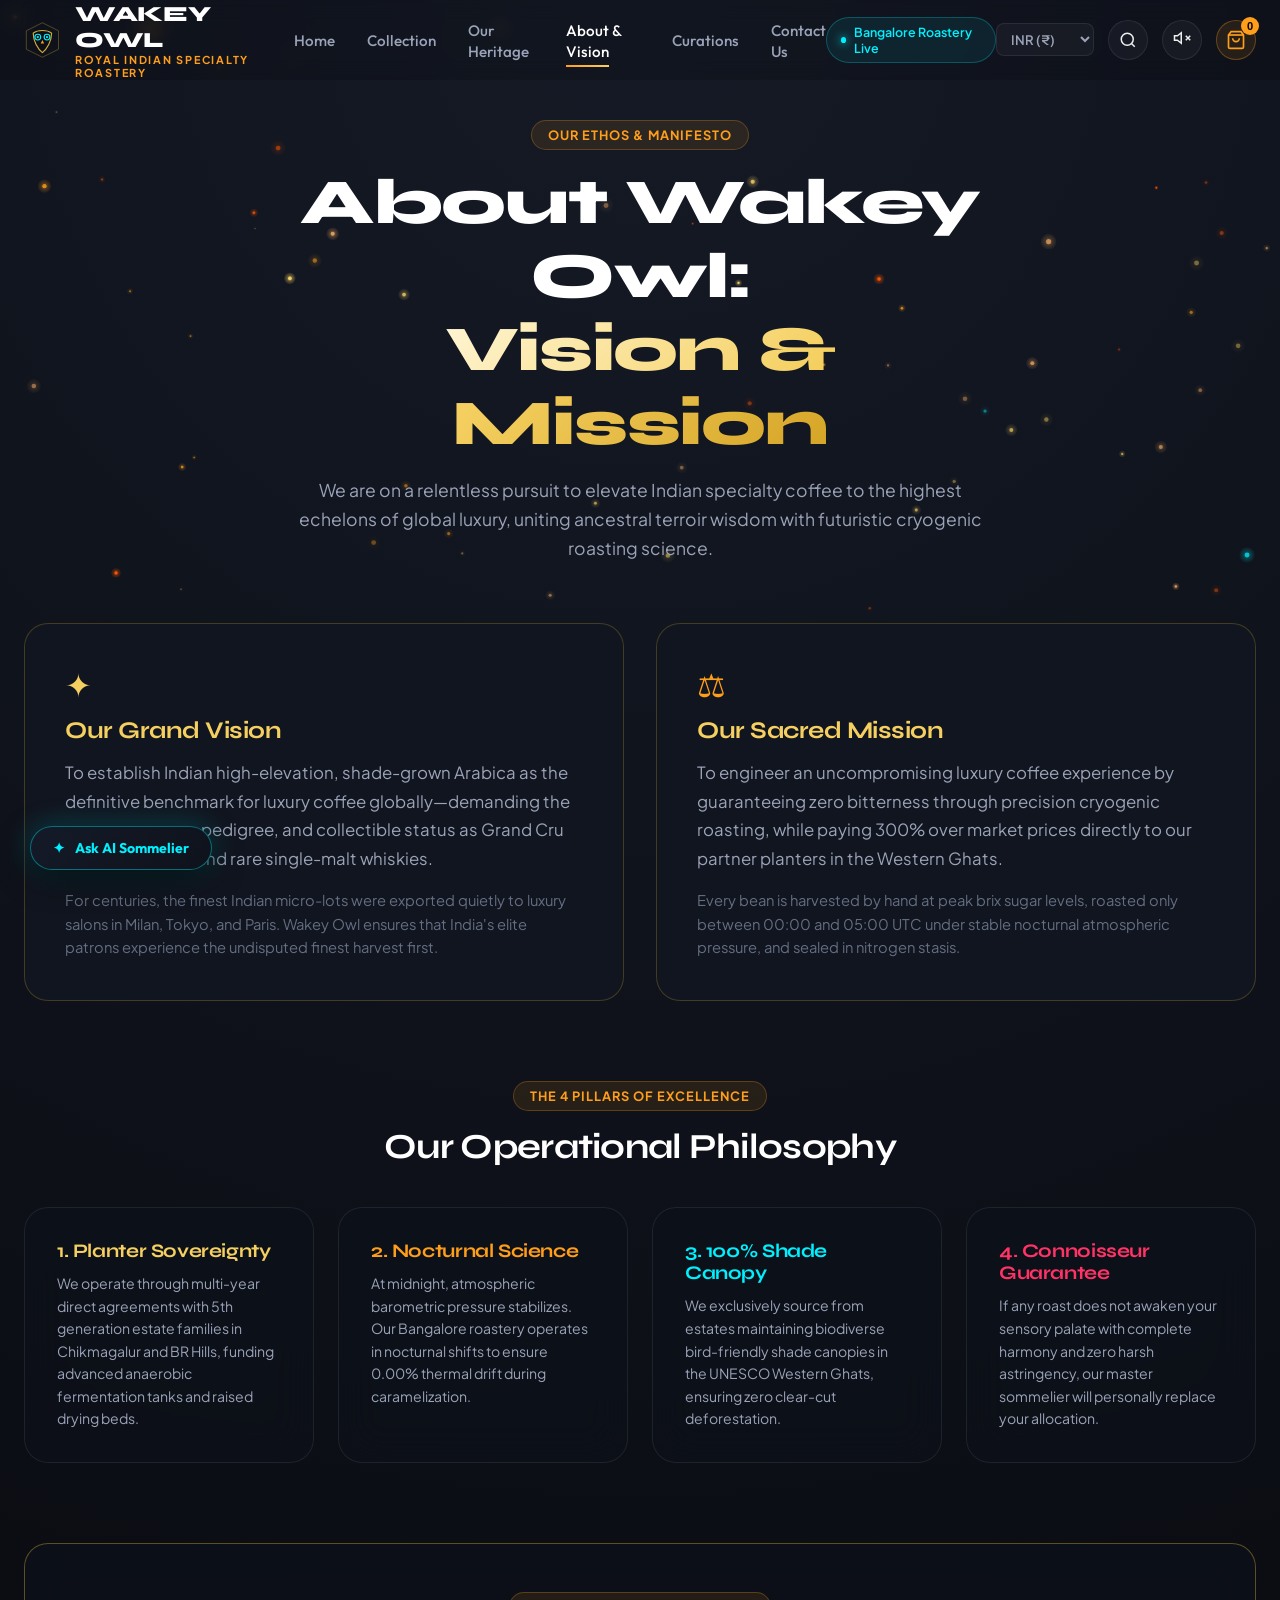
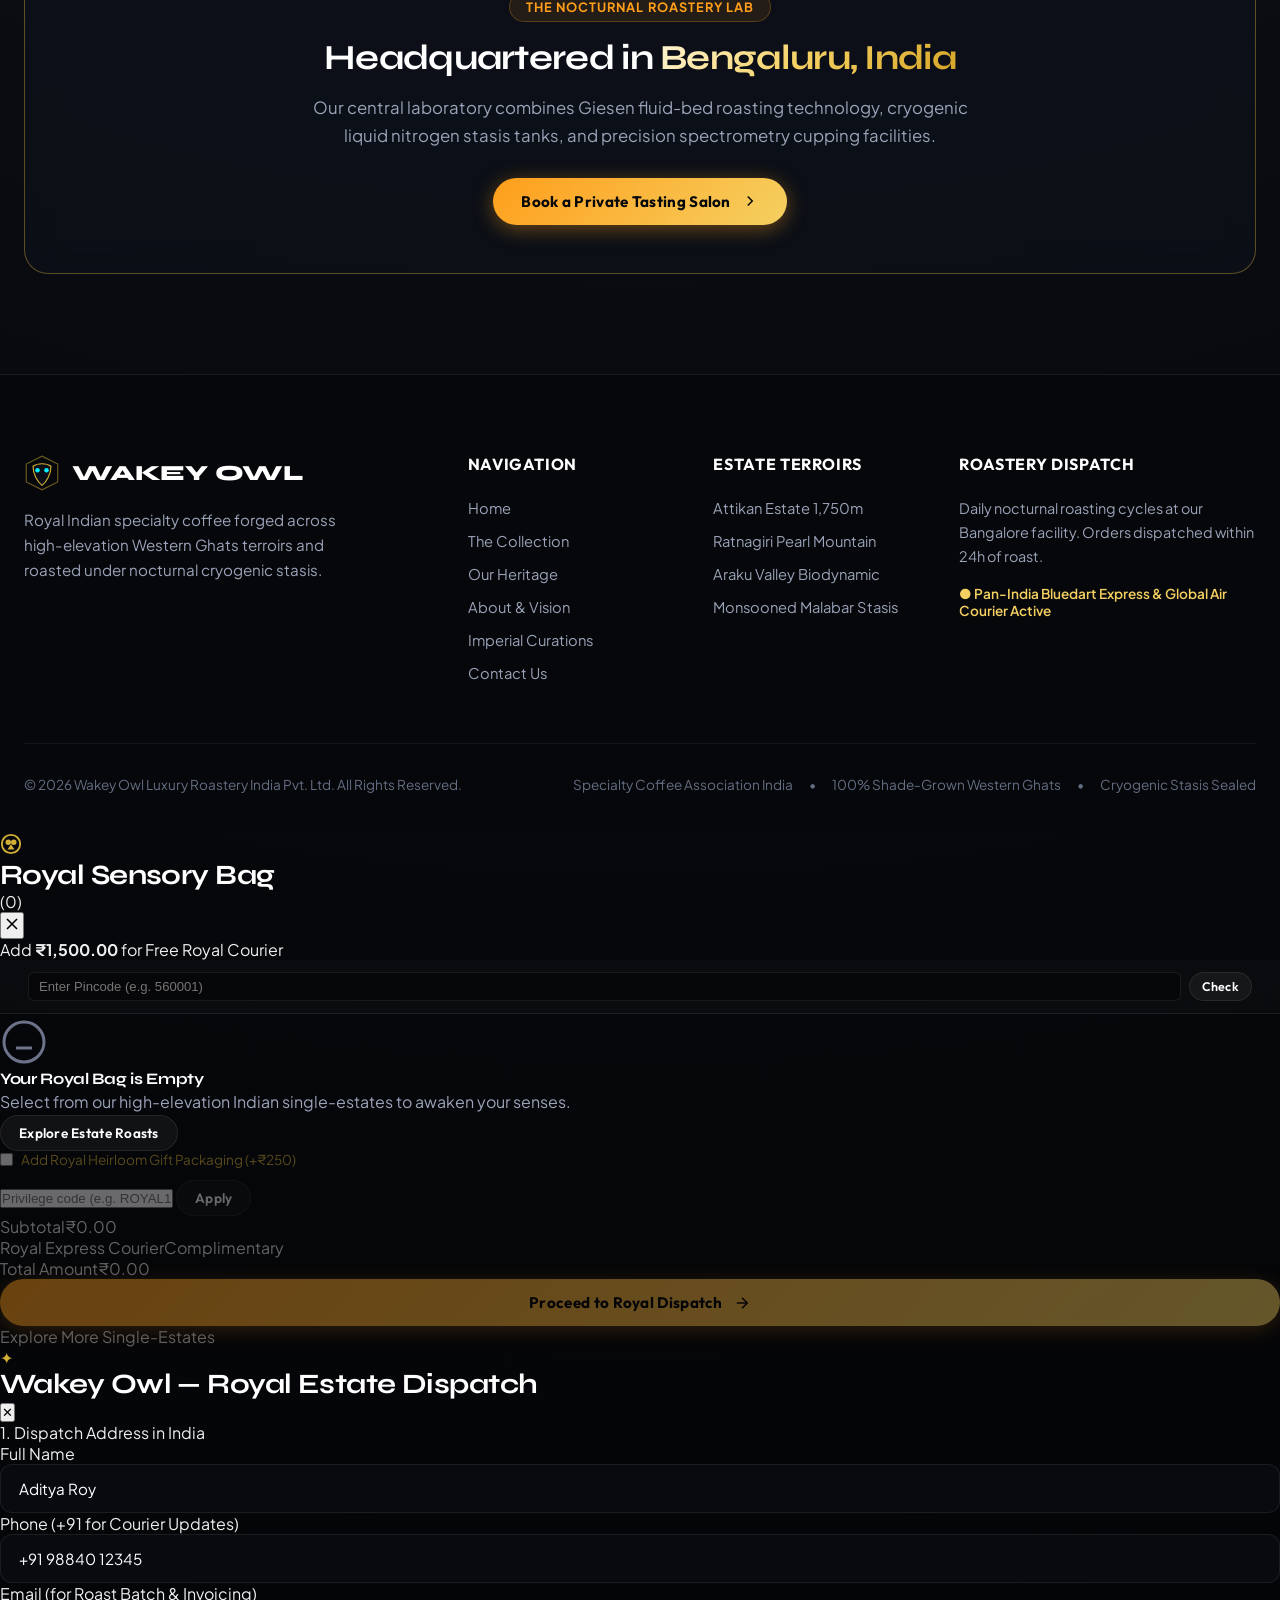
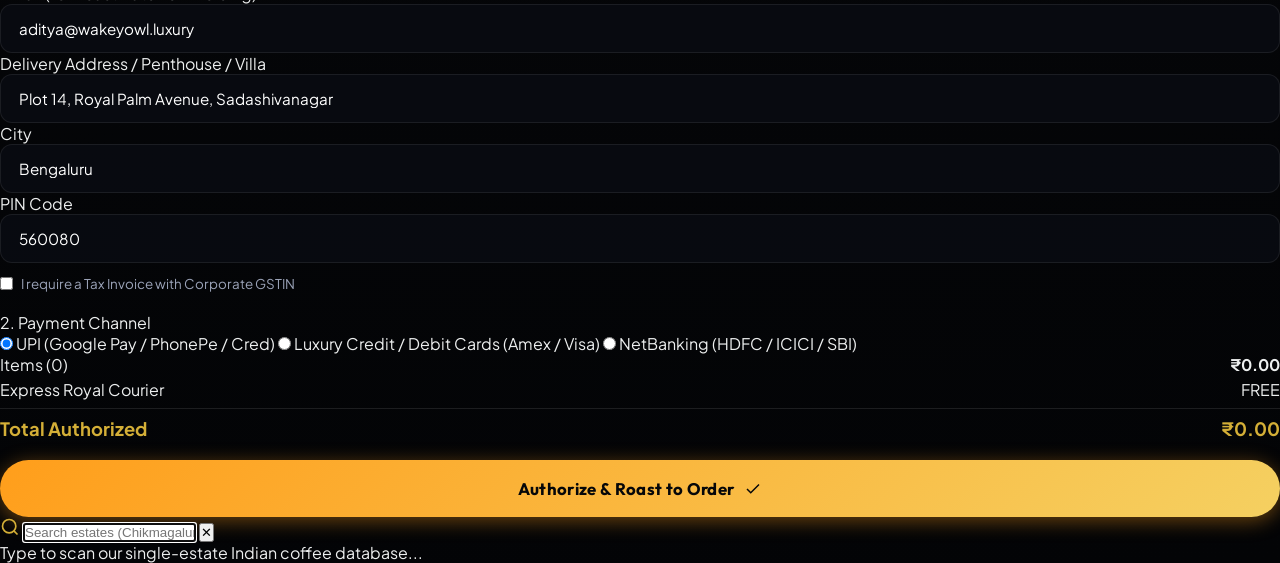
==== about.html @ 2862ffb9 "Add files via upload" ====
<!DOCTYPE html>
<html lang="en">
<head>
  <meta charset="UTF-8" />
  <meta name="viewport" content="width=device-width, initial-scale=1.0" />
  <title>Wakey Owl — About Us | Vision, Mission & Nocturnal Alchemy</title>
  <meta name="description" content="Our vision of putting Indian high-elevation specialty coffee on the global haute couture luxury stage. Direct-trade planter sovereignty and nocturnal cryogenic roasting." />

  <!-- Stylesheets -->
  <link rel="stylesheet" href="css/main.css" />
  <link rel="stylesheet" href="css/components.css" />
  <link rel="stylesheet" href="css/animations.css" />
</head>
<body>

  <!-- Ambient Canvas -->
  <canvas id="ambient-canvas"></canvas>

  <div class="app-wrapper">

    <!-- Sticky Glassmorphic Navbar -->
    <header class="site-navbar" id="site-header">
      <div class="container nav-container">
        <a href="index.html" class="brand-logo-link" id="nav-brand-logo" aria-label="Wakey Owl Home">
          <svg class="logo-owl-svg" viewBox="0 0 64 64" fill="none" xmlns="http://www.w3.org/2000/svg">
            <polygon points="32,2 60,16 60,48 32,62 4,48 4,16" stroke="rgba(212,175,55,0.4)" stroke-width="1.5" class="logo-animated-stroke" />
            <path d="M16 20 C24 14, 40 14, 48 20 C48 34, 40 48, 32 54 C24 48, 16 34, 16 20 Z" stroke="#D4AF37" stroke-width="2" fill="#0C0F17" />
            <circle cx="24" cy="27" r="5" stroke="#00F0FF" stroke-width="2" fill="#060709" class="logo-owl-eye" />
            <circle cx="24" cy="27" r="2" fill="#00F0FF" />
            <circle cx="40" cy="27" r="5" stroke="#00F0FF" stroke-width="2" fill="#060709" class="logo-owl-eye" />
            <circle cx="40" cy="27" r="2" fill="#00F0FF" />
            <polygon points="32,32 29,38 35,38" fill="#FF9E1B" />
          </svg>
          <div class="brand-name-wrap">
            <span class="brand-name">WAKEY OWL</span>
            <span class="brand-tagline">Royal Indian Specialty Roastery</span>
          </div>
        </a>

        <nav>
          <ul class="nav-links-menu">
            <li class="nav-link-item"><a href="index.html">Home</a></li>
            <li class="nav-link-item"><a href="shop.html">Collection</a></li>
            <li class="nav-link-item"><a href="heritage.html">Our Heritage</a></li>
            <li class="nav-link-item active"><a href="about.html">About & Vision</a></li>
            <li class="nav-link-item"><a href="curations.html">Curations</a></li>
            <li class="nav-link-item"><a href="contact.html">Contact Us</a></li>
          </ul>
        </nav>

        <div class="nav-live-status">
          <span class="live-beacon-dot"></span>
          <span>Bangalore Roastery Live</span>
        </div>

        <div class="nav-actions-right">
          <select id="currency-select" class="currency-selector" aria-label="Select Currency">
            <option value="INR" selected>INR (₹)</option>
            <option value="USD">USD ($)</option>
            <option value="EUR">EUR (€)</option>
            <option value="GBP">GBP (£)</option>
            <option value="AED">AED (د.إ)</option>
          </select>

          <button type="button" class="nav-icon-btn" data-search-trigger aria-label="Search Estates">
            <svg width="18" height="18" viewBox="0 0 24 24" fill="none" stroke="currentColor" stroke-width="2"><circle cx="11" cy="11" r="8"></circle><line x1="21" y1="21" x2="16.65" y2="16.65"></line></svg>
          </button>

          <button type="button" class="nav-icon-btn" id="sound-toggle-btn" aria-label="Toggle Sound" title="Toggle Soundscape">
            <span id="sound-toggle-icon">
              <svg width="18" height="18" viewBox="0 0 24 24" fill="none" stroke="currentColor" stroke-width="2"><polygon points="11 5 6 9 2 9 2 15 6 15 11 19 11 5"></polygon><line x1="23" y1="9" x2="17" y2="15"></line><line x1="17" y1="9" x2="23" y2="15"></line></svg>
            </span>
          </button>

          <button type="button" class="nav-icon-btn nav-cart-btn" data-cart-open aria-label="Shopping Bag">
            <svg width="20" height="20" viewBox="0 0 24 24" fill="none" stroke="currentColor" stroke-width="2"><path d="M6 2L3 6v14a2 2 0 0 0 2 2h14a2 2 0 0 0 2-2V6l-3-4z"></path><line x1="3" y1="6" x2="21" y2="6"></line><path d="M16 10a4 4 0 0 1-8 0"></path></svg>
            <span class="nav-cart-badge">0</span>
          </button>

          <button type="button" class="mobile-hamburger-btn" id="mobile-menu-btn" aria-label="Open Menu">
            <svg width="24" height="24" viewBox="0 0 24 24" fill="none" stroke="currentColor" stroke-width="2"><line x1="3" y1="12" x2="21" y2="12"></line><line x1="3" y1="6" x2="21" y2="6"></line><line x1="3" y1="18" x2="21" y2="18"></line></svg>
          </button>
        </div>
      </div>
    </header>

    <!-- Mobile Drawer Navigation -->
    <div class="mobile-nav-drawer" id="mobile-nav-drawer">
      <div class="mobile-nav-header">
        <span class="brand-name text-gradient-gold">WAKEY OWL</span>
        <button type="button" class="btn-modal-close" id="mobile-nav-close">✕</button>
      </div>
      <ul class="mobile-nav-links">
        <li><a href="index.html">Home</a></li>
        <li><a href="shop.html">The Collection</a></li>
        <li><a href="heritage.html">Our Heritage</a></li>
        <li><a href="about.html">About & Vision</a></li>
        <li><a href="curations.html">Imperial Curations</a></li>
        <li><a href="contact.html">Contact Us</a></li>
      </ul>
      <div style="margin-top: auto; padding-top: 24px; border-top: 1px solid var(--border-glass);">
        <button type="button" class="btn btn-glow-gold btn-block" data-cart-open>
          <span>Open Royal Bag</span>
        </button>
      </div>
    </div>

    <!-- MAIN ABOUT US & VISION CONTENT -->
    <main style="padding-top: calc(var(--nav-height) + 40px); padding-bottom: 100px;">
      <div class="container">

        <!-- Page Header -->
        <div class="section-header">
          <span class="section-eyebrow">Our Ethos & Manifesto</span>
          <h1 style="font-size: clamp(2.4rem, 5vw, 4rem); margin-bottom: 16px;">
            About Wakey Owl: <br /><span class="text-gradient-gold">Vision & Mission</span>
          </h1>
          <p class="section-description">
            We are on a relentless pursuit to elevate Indian specialty coffee to the highest echelons of global luxury, uniting ancestral terroir wisdom with futuristic cryogenic roasting science.
          </p>
        </div>

        <!-- Vision & Mission Dual Cards -->
        <div class="mission-grid">
          
          <div class="mission-card">
            <div style="font-size: 2rem; color: var(--cyber-gold); margin-bottom: 12px;">✦</div>
            <h3>Our Grand Vision</h3>
            <p style="font-size: 1.05rem; line-height: 1.7; color: var(--text-secondary); margin-bottom: 16px;">
              To establish Indian high-elevation, shade-grown Arabica as the definitive benchmark for luxury coffee globally—demanding the same reverence, pedigree, and collectible status as Grand Cru Burgundy wines and rare single-malt whiskies.
            </p>
            <p style="font-size: 0.92rem; line-height: 1.6; color: var(--text-muted);">
              For centuries, the finest Indian micro-lots were exported quietly to luxury salons in Milan, Tokyo, and Paris. Wakey Owl ensures that India's elite patrons experience the undisputed finest harvest first.
            </p>
          </div>

          <div class="mission-card">
            <div style="font-size: 2rem; color: var(--solar-amber); margin-bottom: 12px;">⚖</div>
            <h3>Our Sacred Mission</h3>
            <p style="font-size: 1.05rem; line-height: 1.7; color: var(--text-secondary); margin-bottom: 16px;">
              To engineer an uncompromising luxury coffee experience by guaranteeing zero bitterness through precision cryogenic roasting, while paying 300% over market prices directly to our partner planters in the Western Ghats.
            </p>
            <p style="font-size: 0.92rem; line-height: 1.6; color: var(--text-muted);">
              Every bean is harvested by hand at peak brix sugar levels, roasted only between 00:00 and 05:00 UTC under stable nocturnal atmospheric pressure, and sealed in nitrogen stasis.
            </p>
          </div>

        </div>

        <!-- 4 Pillars of Wakey Owl -->
        <div style="margin-top: 80px;">
          <div class="section-header" style="margin-bottom: 40px;">
            <span class="section-eyebrow">The 4 Pillars of Excellence</span>
            <h2 style="font-size: 2.2rem;">Our Operational Philosophy</h2>
          </div>

          <div style="display: grid; grid-template-columns: repeat(auto-fit, minmax(260px, 1fr)); gap: 24px;">
            
            <div class="glass-panel" style="padding: 32px;">
              <h4 style="color: var(--cyber-gold); font-size: 1.2rem; margin-bottom: 10px;">1. Planter Sovereignty</h4>
              <p style="font-size: 0.88rem; line-height: 1.6; color: var(--text-secondary);">
                We operate through multi-year direct agreements with 5th generation estate families in Chikmagalur and BR Hills, funding advanced anaerobic fermentation tanks and raised drying beds.
              </p>
            </div>

            <div class="glass-panel" style="padding: 32px;">
              <h4 style="color: var(--solar-amber); font-size: 1.2rem; margin-bottom: 10px;">2. Nocturnal Science</h4>
              <p style="font-size: 0.88rem; line-height: 1.6; color: var(--text-secondary);">
                At midnight, atmospheric barometric pressure stabilizes. Our Bangalore roastery operates in nocturnal shifts to ensure 0.00% thermal drift during caramelization.
              </p>
            </div>

            <div class="glass-panel" style="padding: 32px;">
              <h4 style="color: var(--biolum-cyan); font-size: 1.2rem; margin-bottom: 10px;">3. 100% Shade Canopy</h4>
              <p style="font-size: 0.88rem; line-height: 1.6; color: var(--text-secondary);">
                We exclusively source from estates maintaining biodiverse bird-friendly shade canopies in the UNESCO Western Ghats, ensuring zero clear-cut deforestation.
              </p>
            </div>

            <div class="glass-panel" style="padding: 32px;">
              <h4 style="color: #FF3366; font-size: 1.2rem; margin-bottom: 10px;">4. Connoisseur Guarantee</h4>
              <p style="font-size: 0.88rem; line-height: 1.6; color: var(--text-secondary);">
                If any roast does not awaken your sensory palate with complete harmony and zero harsh astringency, our master sommelier will personally replace your allocation.
              </p>
            </div>

          </div>
        </div>

        <!-- Bangalore Sensory Lab & Roastery Callout -->
        <div class="glass-panel" style="margin-top: 80px; padding: 48px; border-color: rgba(212,175,55,0.4); text-align: center;">
          <span class="section-eyebrow">The Nocturnal Roastery Lab</span>
          <h2 style="font-size: 2.2rem; margin-bottom: 16px;">Headquartered in <span class="text-gradient-gold">Bengaluru, India</span></h2>
          <p style="max-width: 680px; margin: 0 auto 28px auto; font-size: 1.05rem; color: var(--text-secondary);">
            Our central laboratory combines Giesen fluid-bed roasting technology, cryogenic liquid nitrogen stasis tanks, and precision spectrometry cupping facilities.
          </p>
          <a href="contact.html" class="btn btn-glow-gold">
            <span>Book a Private Tasting Salon</span>
            <svg width="18" height="18" viewBox="0 0 24 24" fill="none" stroke="currentColor" stroke-width="2"><polyline points="9 18 15 12 9 6"></polyline></svg>
          </a>
        </div>

      </div>
    </main>

    <!-- FOOTER -->
    <footer class="site-footer">
      <div class="container">
        <div class="footer-top-grid">
          <div class="footer-brand-col">
            <div style="display: flex; align-items: center; gap: 12px;">
              <svg class="logo-owl-svg" viewBox="0 0 64 64" fill="none" style="width: 36px; height: 36px;">
                <polygon points="32,2 60,16 60,48 32,62 4,48 4,16" stroke="rgba(212,175,55,0.5)" stroke-width="2"/>
                <path d="M16 20 C24 14, 40 14, 48 20 C48 34, 40 48, 32 54 C24 48, 16 34, 16 20 Z" stroke="#D4AF37" stroke-width="2" fill="#0C0F17" />
                <circle cx="24" cy="27" r="4" fill="#00F0FF" />
                <circle cx="40" cy="27" r="4" fill="#00F0FF" />
              </svg>
              <span class="brand-name">WAKEY OWL</span>
            </div>
            <p>
              Royal Indian specialty coffee forged across high-elevation Western Ghats terroirs and roasted under nocturnal cryogenic stasis.
            </p>
          </div>

          <div>
            <h4 class="footer-col-title">Navigation</h4>
            <ul class="footer-links-list">
              <li><a href="index.html">Home</a></li>
              <li><a href="shop.html">The Collection</a></li>
              <li><a href="heritage.html">Our Heritage</a></li>
              <li><a href="about.html">About & Vision</a></li>
              <li><a href="curations.html">Imperial Curations</a></li>
              <li><a href="contact.html">Contact Us</a></li>
            </ul>
          </div>

          <div>
            <h4 class="footer-col-title">Estate Terroirs</h4>
            <ul class="footer-links-list">
              <li><a href="heritage.html">Attikan Estate 1,750m</a></li>
              <li><a href="heritage.html">Ratnagiri Pearl Mountain</a></li>
              <li><a href="heritage.html">Araku Valley Biodynamic</a></li>
              <li><a href="heritage.html">Monsooned Malabar Stasis</a></li>
            </ul>
          </div>

          <div class="footer-newsletter-box">
            <h4 class="footer-col-title">Roastery Dispatch</h4>
            <p>Daily nocturnal roasting cycles at our Bangalore facility. Orders dispatched within 24h of roast.</p>
            <div style="font-size: 0.85rem; color: var(--cyber-gold); font-weight: 600;">
              ● Pan-India Bluedart Express & Global Air Courier Active
            </div>
          </div>
        </div>

        <div class="footer-bottom-bar">
          <div>© 2026 Wakey Owl Luxury Roastery India Pvt. Ltd. All Rights Reserved.</div>
          <div class="footer-badges">
            <span>Specialty Coffee Association India</span> • 
            <span>100% Shade-Grown Western Ghats</span> • 
            <span>Cryogenic Stasis Sealed</span>
          </div>
        </div>
      </div>
    </footer>

  </div>

  <!-- JavaScript Modules -->
  <script src="js/products.js"></script>
  <script src="js/particles.js"></script>
  <script src="js/tilt.js"></script>
  <script src="js/audio.js"></script>
  <script src="js/ai-assistant.js"></script>
  <script src="js/cart.js"></script>
  <script src="js/app.js"></script>
</body>
</html>
---- css/main.css ----
/**
 * Wakey Owl — Core Design System & Luxury Variables
 */

@import url('https://fonts.googleapis.com/css2?family=Orbitron:wght@600;800;900&family=Outfit:wght@400;500;600;700;800&family=Plus+Jakarta+Sans:ital,wght@0,300;0,400;0,500;0,600;0,700;1,400&family=Space+Grotesk:wght@500;600;700&family=Syne:wght@600;700;800&display=swap');

:root {
  /* Dark Mode Obsidian Theme */
  --bg-deep: #050608;
  --bg-surface: #0b0e14;
  --bg-card: #11151f;
  --bg-card-hover: #161b27;
  --bg-glass: rgba(13, 17, 25, 0.72);
  --bg-glass-heavy: rgba(8, 10, 15, 0.88);
  --border-glass: rgba(255, 255, 255, 0.08);
  --border-glass-hover: rgba(255, 158, 27, 0.35);

  /* Neon Solar & Cyber Luxury Accents */
  --solar-amber: #FF9E1B;
  --solar-amber-light: #FFB84D;
  --solar-amber-glow: rgba(255, 158, 27, 0.4);
  --cyber-gold: #F5D061;
  --cyber-gold-glow: rgba(245, 208, 97, 0.35);
  --biolum-cyan: #00F0FF;
  --biolum-cyan-glow: rgba(0, 240, 255, 0.35);
  --crimson-surge: #FF3366;

  /* Typography Colors */
  --text-pure: #FFFFFF;
  --text-primary: #EDEFEF;
  --text-secondary: #9BA3B8;
  --text-muted: #646E82;
  --text-amber: #FFB347;

  /* Font Families */
  --font-display: 'Syne', 'Orbitron', 'Space Grotesk', sans-serif;
  --font-heading: 'Outfit', 'Space Grotesk', sans-serif;
  --font-body: 'Plus Jakarta Sans', system-ui, -apple-system, sans-serif;
  --font-mono: 'Space Grotesk', monospace;

  /* Shadows & Elevations */
  --shadow-sm: 0 4px 12px rgba(0, 0, 0, 0.4);
  --shadow-md: 0 12px 32px rgba(0, 0, 0, 0.6);
  --shadow-glow-amber: 0 0 28px rgba(255, 158, 27, 0.35);
  --shadow-glow-cyan: 0 0 28px rgba(0, 240, 255, 0.3);

  /* Container */
  --container-max: 1280px;
  --nav-height: 80px;
}

/* Global Reset */
*, *::before, *::after {
  box-sizing: border-box;
  margin: 0;
  padding: 0;
}

html {
  font-size: 16px;
  scroll-behavior: smooth;
  background-color: var(--bg-deep);
  color: var(--text-primary);
  font-family: var(--font-body);
  -webkit-font-smoothing: antialiased;
  -moz-osx-font-smoothing: grayscale;
}

body {
  min-height: 100vh;
  overflow-x: hidden;
  background: radial-gradient(circle at 50% 0%, #151a26 0%, #06070a 65%, #030406 100%);
  position: relative;
}

body.no-scroll {
  overflow: hidden;
}

/* Ambient Canvas behind content */
#ambient-canvas {
  position: fixed;
  top: 0;
  left: 0;
  width: 100vw;
  height: 100vh;
  pointer-events: none;
  z-index: 1;
}

/* App Shell Wrapper */
.app-wrapper {
  position: relative;
  z-index: 2;
  display: flex;
  flex-direction: column;
  min-height: 100vh;
}

.container {
  width: 100%;
  max-width: var(--container-max);
  margin: 0 auto;
  padding: 0 24px;
}

/* Typography Hierarchy */
h1, h2, h3, h4, h5, h6 {
  font-family: var(--font-display);
  font-weight: 700;
  line-height: 1.15;
  color: var(--text-pure);
  letter-spacing: -0.02em;
}

h1 {
  font-size: clamp(2.5rem, 5.5vw, 4.5rem);
  font-weight: 800;
}

h2 {
  font-size: clamp(2rem, 3.8vw, 3rem);
}

h3 {
  font-size: clamp(1.35rem, 2.2vw, 1.75rem);
}

p {
  color: var(--text-secondary);
  line-height: 1.65;
  font-size: 1rem;
}

a {
  color: inherit;
  text-decoration: none;
  transition: all 0.25s ease;
}

/* Luxury Gradient Text Utilities */
.text-gradient-amber {
  background: linear-gradient(135deg, #FFFFFF 0%, #FFB84D 45%, #FF9E1B 85%, #E68A00 100%);
  -webkit-background-clip: text;
  -webkit-text-fill-color: transparent;
}

.text-gradient-gold {
  background: linear-gradient(135deg, #FFF6D6 0%, #F5D061 50%, #D4A324 100%);
  -webkit-background-clip: text;
  -webkit-text-fill-color: transparent;
}

.text-gradient-cyan {
  background: linear-gradient(135deg, #FFFFFF 0%, #00F0FF 70%, #0099FF 100%);
  -webkit-background-clip: text;
  -webkit-text-fill-color: transparent;
}

/* Buttons */
.btn {
  display: inline-flex;
  align-items: center;
  justify-content: center;
  gap: 10px;
  padding: 14px 28px;
  border-radius: 9999px;
  font-family: var(--font-heading);
  font-weight: 600;
  font-size: 0.95rem;
  letter-spacing: 0.02em;
  cursor: pointer;
  border: none;
  outline: none;
  transition: all 0.3s cubic-bezier(0.2, 0.8, 0.2, 1);
  position: relative;
  overflow: hidden;
  user-select: none;
}

.btn-glow-gold {
  background: linear-gradient(135deg, #FF9E1B 0%, #F5D061 100%);
  color: #060709;
  font-weight: 700;
  box-shadow: 0 4px 20px var(--solar-amber-glow);
}

.btn-glow-gold:hover {
  transform: translateY(-2px);
  box-shadow: 0 8px 30px rgba(255, 158, 27, 0.6);
  background: linear-gradient(135deg, #FFAE3B 0%, #FFE07D 100%);
}

.btn-glass {
  background: rgba(255, 255, 255, 0.05);
  backdrop-filter: blur(12px);
  -webkit-backdrop-filter: blur(12px);
  border: 1px solid var(--border-glass);
  color: var(--text-pure);
}

.btn-glass:hover {
  background: rgba(255, 255, 255, 0.12);
  border-color: rgba(255, 158, 27, 0.5);
  color: #FFB84D;
  transform: translateY(-2px);
}

.btn-cyan {
  background: linear-gradient(135deg, #00F0FF 0%, #0099FF 100%);
  color: #040810;
  font-weight: 700;
  box-shadow: 0 4px 20px var(--biolum-cyan-glow);
}

.btn-cyan:hover {
  transform: translateY(-2px);
  box-shadow: 0 8px 30px rgba(0, 240, 255, 0.6);
}

.btn-small {
  padding: 8px 18px;
  font-size: 0.85rem;
}

.btn-large {
  padding: 18px 36px;
  font-size: 1.05rem;
}

.btn-block {
  width: 100%;
}

/* Glassmorphism Section Surface */
.glass-panel {
  background: var(--bg-glass);
  backdrop-filter: blur(20px);
  -webkit-backdrop-filter: blur(20px);
  border: 1px solid var(--border-glass);
  border-radius: 24px;
}

/* Section Common Spacing */
.section-py {
  padding: 100px 0;
  position: relative;
}

.section-header {
  text-align: center;
  max-width: 720px;
  margin: 0 auto 60px auto;
}

.section-eyebrow {
  display: inline-flex;
  align-items: center;
  gap: 8px;
  padding: 6px 16px;
  border-radius: 9999px;
  background: rgba(255, 158, 27, 0.1);
  border: 1px solid rgba(255, 158, 27, 0.25);
  color: var(--solar-amber);
  font-size: 0.8rem;
  font-weight: 700;
  letter-spacing: 0.08em;
  text-transform: uppercase;
  margin-bottom: 16px;
}

.section-title {
  margin-bottom: 16px;
}

.section-description {
  font-size: 1.1rem;
  color: var(--text-secondary);
}

/* Custom Input Styles */
.input-field {
  width: 100%;
  padding: 14px 18px;
  background: rgba(10, 13, 20, 0.7);
  border: 1px solid var(--border-glass);
  border-radius: 12px;
  color: var(--text-pure);
  font-family: var(--font-body);
  font-size: 0.95rem;
  transition: all 0.25s ease;
  outline: none;
}

.input-field:focus {
  border-color: var(--solar-amber);
  box-shadow: 0 0 16px rgba(255, 158, 27, 0.25);
}

/* Toast Container */
.toast-container {
  position: fixed;
  bottom: 24px;
  right: 24px;
  z-index: 9999;
  display: flex;
  flex-direction: column;
  gap: 10px;
  pointer-events: none;
}

.toast-pill {
  display: flex;
  align-items: center;
  gap: 12px;
  padding: 12px 22px;
  background: rgba(14, 18, 28, 0.95);
  backdrop-filter: blur(16px);
  border: 1px solid rgba(255, 158, 27, 0.4);
  box-shadow: 0 8px 30px rgba(0, 0, 0, 0.7);
  border-radius: 9999px;
  color: var(--text-pure);
  font-size: 0.9rem;
  font-weight: 500;
  pointer-events: auto;
  transition: all 0.3s ease;
}

.toast-dot {
  width: 8px;
  height: 8px;
  border-radius: 50%;
  background: var(--solar-amber);
  box-shadow: 0 0 8px var(--solar-amber);
}

.toast-error {
  border-color: var(--crimson-surge);
}

.toast-error .toast-dot {
  background: var(--crimson-surge);
  box-shadow: 0 0 8px var(--crimson-surge);
}

/* Navigation Styles */
.site-navbar {
  position: fixed;
  top: 0;
  left: 0;
  width: 100%;
  height: var(--nav-height);
  z-index: 100;
  transition: all 0.3s ease;
  background: rgba(6, 7, 10, 0.2);
  backdrop-filter: blur(10px);
  -webkit-backdrop-filter: blur(10px);
  border-bottom: 1px solid transparent;
}

.site-navbar.scrolled {
  background: rgba(8, 11, 17, 0.85);
  backdrop-filter: blur(20px);
  -webkit-backdrop-filter: blur(20px);
  border-bottom: 1px solid var(--border-glass);
  box-shadow: 0 4px 30px rgba(0, 0, 0, 0.5);
}

.nav-container {
  display: flex;
  align-items: center;
  justify-content: space-between;
  height: 100%;
}

/* Brand Logo with Owl Crest */
.brand-logo-link {
  display: flex;
  align-items: center;
  gap: 14px;
  text-decoration: none;
}

.logo-owl-svg {
  width: 42px;
  height: 42px;
  transition: transform 0.3s ease;
}

.brand-logo-link:hover .logo-owl-svg {
  transform: scale(1.06);
}

.brand-name-wrap {
  display: flex;
  flex-direction: column;
}

.brand-name {
  font-family: var(--font-display);
  font-size: 1.35rem;
  font-weight: 800;
  letter-spacing: -0.01em;
  color: var(--text-pure);
}

.brand-tagline {
  font-size: 0.68rem;
  letter-spacing: 0.16em;
  text-transform: uppercase;
  color: var(--solar-amber);
  font-weight: 700;
}

/* Nav Links */
.nav-links-menu {
  display: flex;
  align-items: center;
  gap: 32px;
  list-style: none;
}

.nav-link-item a {
  font-family: var(--font-heading);
  font-size: 0.95rem;
  font-weight: 500;
  color: var(--text-secondary);
  position: relative;
  padding: 6px 0;
}

.nav-link-item a:hover,
.nav-link-item.active a {
  color: var(--text-pure);
}

.nav-link-item a::after {
  content: '';
  position: absolute;
  bottom: 0;
  left: 0;
  width: 0;
  height: 2px;
  background: linear-gradient(90deg, var(--solar-amber), var(--cyber-gold));
  transition: width 0.3s ease;
}

.nav-link-item a:hover::after,
.nav-link-item.active a::after {
  width: 100%;
}

/* Live Roastery Status Pill */
.nav-live-status {
  display: flex;
  align-items: center;
  gap: 8px;
  padding: 6px 14px;
  background: rgba(0, 240, 255, 0.08);
  border: 1px solid rgba(0, 240, 255, 0.25);
  border-radius: 9999px;
  font-size: 0.78rem;
  color: var(--biolum-cyan);
  font-weight: 600;
}

.live-beacon-dot {
  width: 6px;
  height: 6px;
  border-radius: 50%;
  background: var(--biolum-cyan);
  box-shadow: 0 0 8px var(--biolum-cyan);
  animation: beaconPulse 2s infinite ease-in-out;
}

/* Nav Actions Right */
.nav-actions-right {
  display: flex;
  align-items: center;
  gap: 14px;
}

.nav-icon-btn {
  display: flex;
  align-items: center;
  justify-content: center;
  width: 40px;
  height: 40px;
  border-radius: 50%;
  background: rgba(255, 255, 255, 0.04);
  border: 1px solid var(--border-glass);
  color: var(--text-primary);
  cursor: pointer;
  transition: all 0.25s ease;
  position: relative;
}

.nav-icon-btn:hover {
  background: rgba(255, 158, 27, 0.12);
  border-color: var(--solar-amber);
  color: var(--solar-amber);
}

.nav-cart-btn {
  background: rgba(255, 158, 27, 0.1);
  border-color: rgba(255, 158, 27, 0.3);
  color: var(--solar-amber);
}

.nav-cart-badge {
  position: absolute;
  top: -4px;
  right: -4px;
  min-width: 18px;
  height: 18px;
  border-radius: 9999px;
  background: var(--solar-amber);
  color: #060709;
  font-size: 0.7rem;
  font-weight: 800;
  display: flex;
  align-items: center;
  justify-content: center;
  padding: 0 4px;
}

/* Currency Select */
.currency-selector {
  background: rgba(255, 255, 255, 0.04);
  border: 1px solid var(--border-glass);
  border-radius: 8px;
  color: var(--text-secondary);
  font-size: 0.82rem;
  font-weight: 600;
  padding: 6px 10px;
  outline: none;
  cursor: pointer;
  font-family: var(--font-body);
}

.currency-selector option {
  background: #0B0E14;
  color: var(--text-primary);
}

/* Hamburger button */
.mobile-hamburger-btn {
  display: none;
  background: transparent;
  border: none;
  color: var(--text-pure);
  cursor: pointer;
  padding: 4px;
}

/* Mobile Nav Drawer */
.mobile-nav-drawer {
  position: fixed;
  top: 0;
  right: -100%;
  width: 85%;
  max-width: 380px;
  height: 100vh;
  background: #0B0E14;
  border-left: 1px solid var(--border-glass);
  z-index: 200;
  transition: right 0.4s cubic-bezier(0.16, 1, 0.3, 1);
  padding: 32px 24px;
  display: flex;
  flex-direction: column;
}

.mobile-nav-drawer.open {
  right: 0;
}

.mobile-nav-header {
  display: flex;
  align-items: center;
  justify-content: space-between;
  margin-bottom: 40px;
  padding-bottom: 20px;
  border-bottom: 1px solid var(--border-glass);
}

.mobile-nav-links {
  list-style: none;
  display: flex;
  flex-direction: column;
  gap: 24px;
}

.mobile-nav-links a {
  font-family: var(--font-display);
  font-size: 1.35rem;
  font-weight: 700;
  color: var(--text-primary);
}

.mobile-nav-links a:hover {
  color: var(--solar-amber);
}

/* Footer Luxury Layout */
.site-footer {
  margin-top: auto;
  background: #05070A;
  border-top: 1px solid var(--border-glass);
  padding: 80px 0 40px 0;
  position: relative;
  z-index: 10;
}

.footer-top-grid {
  display: grid;
  grid-template-columns: 2fr 1fr 1fr 1.5fr;
  gap: 48px;
  margin-bottom: 60px;
}

.footer-brand-col p {
  margin-top: 16px;
  max-width: 320px;
  font-size: 0.95rem;
}

.footer-col-title {
  font-family: var(--font-heading);
  font-size: 1rem;
  font-weight: 700;
  color: var(--text-pure);
  letter-spacing: 0.04em;
  text-transform: uppercase;
  margin-bottom: 24px;
}

.footer-links-list {
  list-style: none;
  display: flex;
  flex-direction: column;
  gap: 12px;
}

.footer-links-list a {
  color: var(--text-secondary);
  font-size: 0.92rem;
}

.footer-links-list a:hover {
  color: var(--solar-amber);
  transform: translateX(4px);
}

.footer-newsletter-box p {
  font-size: 0.9rem;
  margin-bottom: 16px;
}

.footer-input-wrap {
  display: flex;
  gap: 8px;
  margin-bottom: 10px;
}

.footer-bottom-bar {
  padding-top: 32px;
  border-top: 1px solid rgba(255, 255, 255, 0.05);
  display: flex;
  align-items: center;
  justify-content: space-between;
  font-size: 0.85rem;
  color: var(--text-muted);
}

.footer-badges {
  display: flex;
  gap: 16px;
}

/* Media Queries for Responsive Layouts */
@media (max-width: 1024px) {
  .nav-links-menu, .nav-live-status {
    display: none;
  }
  .mobile-hamburger-btn {
    display: block;
  }
  .footer-top-grid {
    grid-template-columns: 1fr 1fr;
    gap: 40px;
  }
}

@media (max-width: 640px) {
  .footer-top-grid {
    grid-template-columns: 1fr;
  }
  .footer-bottom-bar {
    flex-direction: column;
    gap: 16px;
    text-align: center;
  }
}
---- css/components.css ----
/**
 * Wakey Owl — Luxury UI Components (Indian Elite & Royal Heritage Edition)
 */

/* ========================================================
   1. HERO SECTION & COFFEE PACKET EMERGENCE STAGE
   ======================================================== */
.hero-section {
  min-height: 100vh;
  padding-top: calc(var(--nav-height) + 30px);
  padding-bottom: 70px;
  display: flex;
  align-items: center;
  position: relative;
  overflow: hidden;
}

.hero-grid {
  display: grid;
  grid-template-columns: 1.1fr 0.9fr;
  gap: 50px;
  align-items: center;
}

.hero-content {
  position: relative;
  z-index: 5;
}

.hero-eyebrow-pill {
  display: inline-flex;
  align-items: center;
  gap: 10px;
  padding: 8px 18px;
  border-radius: 9999px;
  background: rgba(212, 175, 55, 0.1);
  border: 1px solid rgba(212, 175, 55, 0.35);
  font-size: 0.85rem;
  font-weight: 700;
  letter-spacing: 0.06em;
  text-transform: uppercase;
  color: var(--cyber-gold);
  margin-bottom: 24px;
}

.hero-title {
  margin-bottom: 22px;
  line-height: 1.08;
}

.hero-description {
  font-size: 1.15rem;
  line-height: 1.7;
  margin-bottom: 32px;
  max-width: 580px;
  color: var(--text-secondary);
}

.hero-cta-group {
  display: flex;
  align-items: center;
  gap: 16px;
  flex-wrap: wrap;
  margin-bottom: 40px;
}

.hero-stats-row {
  display: flex;
  align-items: center;
  gap: 32px;
  padding-top: 28px;
  border-top: 1px solid var(--border-glass);
}

.hero-stat-item {
  display: flex;
  flex-direction: column;
}

.hero-stat-val {
  font-family: var(--font-display);
  font-size: 1.65rem;
  font-weight: 800;
}

.hero-stat-label {
  font-size: 0.8rem;
  color: var(--text-muted);
  text-transform: uppercase;
  letter-spacing: 0.05em;
  margin-top: 2px;
}

/* Interactive Coffee Packet & Bean Emergence Stage */
.hero-visual-col {
  position: relative;
  display: flex;
  flex-direction: column;
  align-items: center;
  justify-content: center;
  perspective: 1200px;
}

.coffee-emergence-stage {
  position: relative;
  width: 100%;
  max-width: 440px;
  height: 480px;
  display: flex;
  align-items: center;
  justify-content: center;
  border-radius: 28px;
  background: radial-gradient(circle at 50% 60%, rgba(212, 175, 55, 0.08) 0%, rgba(8, 11, 17, 0.6) 80%);
  border: 1px solid rgba(212, 175, 55, 0.2);
  box-shadow: 0 20px 60px rgba(0, 0, 0, 0.9), 0 0 40px rgba(255, 158, 27, 0.15);
  overflow: hidden;
}

#hero-coffee-canvas {
  position: absolute;
  top: 0;
  left: 0;
  width: 100%;
  height: 100%;
  z-index: 5;
  cursor: grab;
}

.stage-packet-img {
  position: absolute;
  bottom: -20px;
  width: 260px;
  height: 310px;
  object-fit: cover;
  border-radius: 22px;
  border: 1px solid rgba(212, 175, 55, 0.4);
  box-shadow: 0 15px 45px rgba(0, 0, 0, 0.9), 0 0 35px rgba(212, 175, 55, 0.25);
  z-index: 2;
  transition: transform 0.3s ease;
  animation: floatPacket 5s ease-in-out infinite alternate;
}

@keyframes floatPacket {
  0% { transform: translateY(0) rotate(0deg); }
  50% { transform: translateY(-10px) rotate(1deg); }
  100% { transform: translateY(4px) rotate(-1deg); }
}

.stage-aura-ring {
  position: absolute;
  top: 50%;
  left: 50%;
  transform: translate(-50%, -50%);
  width: 380px;
  height: 380px;
  border-radius: 50%;
  border: 1px dashed rgba(212, 175, 55, 0.25);
  pointer-events: none;
  animation: spinRing 30s linear infinite;
  z-index: 1;
}

/* Stage Interactive Action Buttons Bar */
.stage-actions-bar {
  display: flex;
  gap: 10px;
  margin-top: 18px;
  width: 100%;
  max-width: 440px;
  justify-content: center;
  flex-wrap: wrap;
}

.btn-stage-action {
  padding: 8px 14px;
  border-radius: 9999px;
  background: rgba(14, 18, 28, 0.85);
  border: 1px solid rgba(212, 175, 55, 0.3);
  color: var(--text-pure);
  font-size: 0.8rem;
  font-weight: 600;
  cursor: pointer;
  display: inline-flex;
  align-items: center;
  gap: 6px;
  transition: all 0.25s ease;
}

.btn-stage-action:hover, .btn-stage-action.active-burst, .btn-stage-action.active-pour {
  background: rgba(255, 158, 27, 0.2);
  border-color: var(--solar-amber);
  color: var(--solar-amber);
  transform: translateY(-2px);
  box-shadow: 0 4px 15px rgba(255, 158, 27, 0.3);
}

/* ========================================================
   2. HERITAGE & SENSORY MATRIX BANNER
   ======================================================== */
.sensory-matrix-bar {
  border-top: 1px solid var(--border-glass);
  border-bottom: 1px solid var(--border-glass);
  background: rgba(10, 13, 20, 0.6);
  backdrop-filter: blur(14px);
  padding: 32px 0;
}

.matrix-grid {
  display: grid;
  grid-template-columns: repeat(4, 1fr);
  gap: 24px;
}

.matrix-card {
  display: flex;
  align-items: flex-start;
  gap: 16px;
}

.matrix-icon-box {
  width: 44px;
  height: 44px;
  border-radius: 12px;
  background: rgba(212, 175, 55, 0.1);
  border: 1px solid rgba(212, 175, 55, 0.3);
  display: flex;
  align-items: center;
  justify-content: center;
  color: var(--cyber-gold);
  flex-shrink: 0;
}

.matrix-text h4 {
  font-size: 0.95rem;
  font-weight: 700;
  margin-bottom: 4px;
}

.matrix-text p {
  font-size: 0.82rem;
  line-height: 1.45;
  color: var(--text-secondary);
}

/* ========================================================
   3. LUXURY PRODUCT CARDS & GRID
   ======================================================== */
.products-grid {
  display: grid;
  grid-template-columns: repeat(auto-fill, minmax(360px, 1fr));
  gap: 32px;
}

.luxury-product-card {
  position: relative;
  background: var(--bg-card);
  border: 1px solid var(--border-glass);
  border-radius: 24px;
  padding: 24px;
  display: flex;
  flex-direction: column;
  transition: all 0.4s cubic-bezier(0.16, 1, 0.3, 1);
  transform-style: preserve-3d;
  cursor: pointer;
  overflow: hidden;
}

.luxury-product-card:hover {
  border-color: rgba(212, 175, 55, 0.5);
  box-shadow: 0 20px 50px rgba(0, 0, 0, 0.85), 0 0 35px rgba(212, 175, 55, 0.2);
  background: var(--bg-card-hover);
}

.card-glass-sheen {
  position: absolute;
  top: 0;
  left: 0;
  width: 100%;
  height: 100%;
  background: radial-gradient(
    600px circle at var(--mouse-x, 50%) var(--mouse-y, 50%),
    rgba(255, 255, 255, 0.06),
    transparent 40%
  );
  pointer-events: none;
  z-index: 1;
}

.card-header-badge-row {
  display: flex;
  align-items: center;
  justify-content: space-between;
  margin-bottom: 16px;
  position: relative;
  z-index: 2;
}

.card-roast-badge {
  font-size: 0.75rem;
  font-weight: 700;
  text-transform: uppercase;
  letter-spacing: 0.08em;
  padding: 4px 12px;
  border-radius: 9999px;
  background: rgba(255, 255, 255, 0.04);
  border: 1px solid;
}

.card-cupping-score {
  font-family: var(--font-heading);
  font-size: 0.85rem;
  font-weight: 700;
  color: var(--cyber-gold);
}

.card-media-wrapper {
  position: relative;
  width: 100%;
  height: 280px;
  border-radius: 18px;
  overflow: hidden;
  margin-bottom: 20px;
  background: #080A0E;
  display: flex;
  align-items: center;
  justify-content: center;
  z-index: 2;
}

.card-product-img {
  width: 100%;
  height: 100%;
  object-fit: cover;
  transition: transform 0.5s cubic-bezier(0.16, 1, 0.3, 1);
}

.luxury-product-card:hover .card-product-img {
  transform: scale(1.06);
}

.card-glow-halo {
  position: absolute;
  top: 50%;
  left: 50%;
  transform: translate(-50%, -50%);
  width: 220px;
  height: 220px;
  border-radius: 50%;
  pointer-events: none;
}

.btn-quick-view {
  position: absolute;
  bottom: 16px;
  padding: 8px 18px;
  background: rgba(11, 14, 20, 0.88);
  backdrop-filter: blur(12px);
  border: 1px solid rgba(212, 175, 55, 0.4);
  color: var(--text-pure);
  border-radius: 9999px;
  font-size: 0.8rem;
  font-weight: 600;
  opacity: 0;
  transform: translateY(10px);
  transition: all 0.3s ease;
  cursor: pointer;
}

.luxury-product-card:hover .btn-quick-view {
  opacity: 1;
  transform: translateY(0);
}

.btn-quick-view:hover {
  background: var(--cyber-gold);
  color: #060709;
  border-color: var(--cyber-gold);
}

.card-content {
  position: relative;
  z-index: 2;
  display: flex;
  flex-direction: column;
  flex-grow: 1;
}

.card-origin-pill {
  font-size: 0.78rem;
  color: var(--text-muted);
  letter-spacing: 0.03em;
  margin-bottom: 6px;
}

.card-title {
  font-size: 1.35rem;
  margin-bottom: 4px;
}

.card-subtitle {
  font-size: 0.88rem;
  color: var(--text-amber);
  margin-bottom: 14px;
}

.card-flavor-tags {
  display: flex;
  gap: 6px;
  flex-wrap: wrap;
  margin-bottom: 18px;
}

.tag-flavor-mini {
  padding: 4px 10px;
  background: rgba(255, 255, 255, 0.04);
  border: 1px solid rgba(255, 255, 255, 0.08);
  border-radius: 6px;
  font-size: 0.76rem;
  color: var(--text-secondary);
}

.card-roast-gauge-row {
  display: flex;
  align-items: center;
  justify-content: space-between;
  gap: 12px;
  margin-bottom: 20px;
}

.gauge-label {
  font-size: 0.78rem;
  color: var(--text-muted);
}

.gauge-bar-track {
  flex-grow: 1;
  height: 4px;
  background: rgba(255, 255, 255, 0.08);
  border-radius: 9999px;
  overflow: hidden;
}

.gauge-bar-fill {
  height: 100%;
  border-radius: 9999px;
}

.card-footer-row {
  display: flex;
  align-items: center;
  justify-content: space-between;
  margin-top: auto;
  padding-top: 16px;
  border-top: 1px solid rgba(255, 255, 255, 0.06);
}

.card-price-block {
  display: flex;
  flex-direction: column;
}

.card-price-label {
  font-size: 0.72rem;
  color: var(--text-muted);
  text-transform: uppercase;
}

.card-price-value {
  font-family: var(--font-display);
  font-size: 1.35rem;
  font-weight: 800;
  color: var(--text-pure);
}

.btn-card-add {
  padding: 10px 18px;
  font-size: 0.85rem;
}

/* ========================================================
   4. AI ENCYCLOPEDIA & EMBEDDED CHATBOX
   ======================================================== */
.ai-encyclopedia-box {
  background: var(--bg-glass-heavy);
  backdrop-filter: blur(24px);
  -webkit-backdrop-filter: blur(24px);
  border: 1px solid rgba(212, 175, 55, 0.35);
  box-shadow: 0 20px 60px rgba(0, 0, 0, 0.85), 0 0 35px rgba(212, 175, 55, 0.15);
  border-radius: 28px;
  padding: 44px;
  max-width: 980px;
  margin: 0 auto;
  position: relative;
}

.ai-badge-top {
  display: inline-flex;
  align-items: center;
  gap: 8px;
  padding: 6px 14px;
  background: rgba(0, 240, 255, 0.08);
  border: 1px solid rgba(0, 240, 255, 0.25);
  border-radius: 9999px;
  color: var(--biolum-cyan);
  font-size: 0.8rem;
  font-weight: 700;
  text-transform: uppercase;
  margin-bottom: 14px;
}

.ai-box-title {
  font-size: clamp(1.6rem, 3vw, 2.3rem);
  margin-bottom: 8px;
}

.ai-box-desc {
  font-size: 1.05rem;
  color: var(--text-secondary);
  margin-bottom: 24px;
}

.ai-suggestion-pills-row {
  display: flex;
  gap: 8px;
  flex-wrap: wrap;
  align-items: center;
  margin-bottom: 24px;
  padding-bottom: 20px;
  border-bottom: 1px solid rgba(255, 255, 255, 0.08);
}

.ai-suggestion-pills-row span {
  font-size: 0.82rem;
  color: var(--text-muted);
  text-transform: uppercase;
  font-weight: 600;
}

.btn-ai-pill {
  padding: 6px 14px;
  border-radius: 9999px;
  background: rgba(255, 255, 255, 0.04);
  border: 1px solid var(--border-glass);
  color: var(--text-primary);
  font-size: 0.82rem;
  cursor: pointer;
  transition: all 0.2s ease;
}

.btn-ai-pill:hover {
  background: rgba(212, 175, 55, 0.15);
  border-color: var(--cyber-gold);
  color: var(--cyber-gold);
}

.ai-chat-thread {
  min-height: 280px;
  max-height: 480px;
  overflow-y: auto;
  padding: 16px 8px;
  display: flex;
  flex-direction: column;
  gap: 16px;
  margin-bottom: 24px;
}

.chat-msg {
  display: flex;
  width: 100%;
}

.chat-msg-user {
  justify-content: flex-end;
}

.chat-msg-bot {
  justify-content: flex-start;
}

.msg-bubble {
  max-width: 85%;
  padding: 16px 22px;
  border-radius: 18px;
  font-size: 0.95rem;
  line-height: 1.6;
}

.user-bubble {
  background: linear-gradient(135deg, #FF9E1B, #D4AF37);
  color: #060709;
  font-weight: 600;
  border-bottom-right-radius: 4px;
}

.bot-bubble {
  background: rgba(14, 18, 28, 0.92);
  border: 1px solid rgba(212, 175, 55, 0.25);
  color: var(--text-primary);
  border-bottom-left-radius: 4px;
}

.bot-header-row {
  margin-bottom: 8px;
}

.bot-owl-mark {
  font-size: 0.76rem;
  color: var(--cyber-gold);
  font-weight: 700;
  text-transform: uppercase;
}

.knowledge-card {
  margin-top: 4px;
}

.knowledge-category-tag {
  display: inline-block;
  font-size: 0.72rem;
  color: var(--biolum-cyan);
  text-transform: uppercase;
  font-weight: 700;
  margin-bottom: 6px;
}

.knowledge-title {
  font-size: 1.2rem;
  color: var(--text-pure);
  margin-bottom: 10px;
}

.knowledge-body {
  font-size: 0.94rem;
  color: var(--text-secondary);
  line-height: 1.65;
}

.ai-matched-roasts-shelf {
  margin-top: 18px;
  padding-top: 14px;
  border-top: 1px solid rgba(255, 255, 255, 0.08);
}

.shelf-label {
  display: block;
  font-size: 0.8rem;
  color: var(--solar-amber);
  font-weight: 700;
  margin-bottom: 10px;
}

.matched-chips-row {
  display: flex;
  gap: 12px;
  flex-wrap: wrap;
}

.matched-roast-chip {
  display: flex;
  align-items: center;
  gap: 10px;
  padding: 8px 12px;
  background: rgba(255, 255, 255, 0.05);
  border: 1px solid rgba(212, 175, 55, 0.3);
  border-radius: 10px;
  cursor: pointer;
  transition: all 0.2s ease;
}

.matched-roast-chip:hover {
  background: rgba(212, 175, 55, 0.15);
  border-color: var(--cyber-gold);
  transform: translateY(-2px);
}

.matched-roast-chip img {
  width: 36px;
  height: 36px;
  border-radius: 6px;
  object-fit: cover;
}

.matched-roast-chip strong {
  display: block;
  font-size: 0.84rem;
  color: var(--text-pure);
}

.matched-roast-chip span {
  font-size: 0.75rem;
  color: var(--text-amber);
}

.ai-followup-chips {
  display: flex;
  gap: 8px;
  flex-wrap: wrap;
  margin-top: 14px;
}

.btn-followup-pill {
  padding: 4px 10px;
  background: rgba(0, 240, 255, 0.06);
  border: 1px solid rgba(0, 240, 255, 0.2);
  color: var(--biolum-cyan);
  border-radius: 9999px;
  font-size: 0.76rem;
  cursor: pointer;
}

.btn-followup-pill:hover {
  background: rgba(0, 240, 255, 0.15);
  border-color: var(--biolum-cyan);
}

.ai-input-form-bar {
  display: flex;
  gap: 12px;
}

.ai-text-input {
  flex-grow: 1;
  background: rgba(10, 13, 20, 0.8);
  border: 1px solid var(--border-glass);
  border-radius: 9999px;
  padding: 14px 22px;
  color: var(--text-pure);
  font-family: var(--font-body);
  font-size: 0.95rem;
  outline: none;
}

.ai-text-input:focus {
  border-color: var(--cyber-gold);
  box-shadow: 0 0 16px rgba(212, 175, 55, 0.25);
}

/* Floating AI Widget Button & Modal */
.floating-ai-btn {
  position: fixed;
  bottom: 30px;
  left: 30px;
  z-index: 900;
  display: inline-flex;
  align-items: center;
  gap: 10px;
  padding: 12px 22px;
  background: linear-gradient(135deg, #141A28 0%, #0E121B 100%);
  border: 1px solid rgba(0, 240, 255, 0.4);
  box-shadow: 0 8px 30px rgba(0, 0, 0, 0.8), var(--shadow-glow-cyan);
  border-radius: 9999px;
  color: var(--biolum-cyan);
  font-family: var(--font-heading);
  font-size: 0.88rem;
  font-weight: 700;
  cursor: pointer;
  transition: all 0.3s cubic-bezier(0.16, 1, 0.3, 1);
}

.floating-ai-btn:hover {
  transform: translateY(-3px) scale(1.03);
  box-shadow: 0 12px 40px rgba(0, 240, 255, 0.4);
}

.floating-ai-modal {
  position: fixed;
  bottom: 85px;
  left: 30px;
  width: 380px;
  height: 520px;
  background: #0E121B;
  border: 1px solid rgba(0, 240, 255, 0.35);
  box-shadow: 0 25px 80px rgba(0, 0, 0, 0.95);
  border-radius: 20px;
  z-index: 901;
  display: flex;
  flex-direction: column;
  opacity: 0;
  pointer-events: none;
  transform: translateY(20px) scale(0.96);
  transition: all 0.3s cubic-bezier(0.16, 1, 0.3, 1);
  overflow: hidden;
}

.floating-ai-modal.open {
  opacity: 1;
  pointer-events: auto;
  transform: translateY(0) scale(1);
}

.floating-ai-header {
  display: flex;
  align-items: center;
  justify-content: space-between;
  padding: 16px 20px;
  background: #090C12;
  border-bottom: 1px solid var(--border-glass);
}

.ai-avatar-dot {
  width: 28px;
  height: 28px;
  border-radius: 50%;
  background: rgba(0, 240, 255, 0.15);
  color: var(--biolum-cyan);
  display: flex;
  align-items: center;
  justify-content: center;
  font-size: 0.85rem;
}

.floating-ai-body {
  flex-grow: 1;
  overflow-y: auto;
  padding: 16px;
  display: flex;
  flex-direction: column;
  gap: 12px;
}

.floating-ai-footer {
  padding: 14px;
  background: #090C12;
  border-top: 1px solid var(--border-glass);
}

.ai-quick-pills {
  display: flex;
  gap: 6px;
  overflow-x: auto;
  padding-bottom: 8px;
  margin-bottom: 8px;
}

.chip-q {
  padding: 4px 10px;
  border-radius: 9999px;
  background: rgba(255, 255, 255, 0.05);
  border: 1px solid var(--border-glass);
  color: var(--text-secondary);
  font-size: 0.72rem;
  white-space: nowrap;
  cursor: pointer;
}

.chip-q:hover {
  border-color: var(--cyber-gold);
  color: var(--cyber-gold);
}

.floating-ai-input-wrap {
  display: flex;
  gap: 8px;
}

.floating-ai-input-wrap input {
  flex-grow: 1;
  background: rgba(255, 255, 255, 0.04);
  border: 1px solid var(--border-glass);
  border-radius: 8px;
  padding: 8px 12px;
  color: #FFF;
  font-size: 0.85rem;
  outline: none;
}

/* Typing Dots */
.typing-row .bot-bubble {
  display: flex;
  gap: 6px;
  align-items: center;
  padding: 12px 18px;
}

.typing-dot {
  width: 6px;
  height: 6px;
  border-radius: 50%;
  background: var(--biolum-cyan);
  animation: typingDot 1.4s infinite ease-in-out;
}

.typing-dot:nth-child(2) { animation-delay: 0.2s; }
.typing-dot:nth-child(3) { animation-delay: 0.4s; }

@keyframes typingDot {
  0%, 80%, 100% { opacity: 0.2; transform: scale(0.8); }
  40% { opacity: 1; transform: scale(1.2); }
}

/* ========================================================
   5. HERITAGE & ESTATES (heritage.html)
   ======================================================== */
.heritage-timeline {
  display: flex;
  flex-direction: column;
  gap: 40px;
  position: relative;
  margin-top: 40px;
}

.heritage-card {
  display: grid;
  grid-template-columns: 1fr 1.2fr;
  gap: 36px;
  align-items: center;
  background: var(--bg-card);
  border: 1px solid var(--border-glass);
  border-radius: 24px;
  padding: 32px;
}

.heritage-year-badge {
  font-family: var(--font-display);
  font-size: 2.4rem;
  font-weight: 800;
  color: var(--cyber-gold);
  margin-bottom: 8px;
}

/* ========================================================
   6. ABOUT US, VISION & MISSION (about.html)
   ======================================================== */
.mission-grid {
  display: grid;
  grid-template-columns: 1fr 1fr;
  gap: 32px;
  margin-top: 40px;
}

.mission-card {
  background: var(--bg-card);
  border: 1px solid rgba(212, 175, 55, 0.25);
  border-radius: 24px;
  padding: 40px;
}

.mission-card h3 {
  font-size: 1.5rem;
  color: var(--cyber-gold);
  margin-bottom: 14px;
}

/* ========================================================
   7. IMPERIAL CURATIONS (curations.html)
   ======================================================== */
.curation-hero-card {
  background: radial-gradient(circle at 70% 30%, rgba(212, 175, 55, 0.15) 0%, rgba(14, 18, 28, 0.95) 70%);
  border: 1px solid rgba(212, 175, 55, 0.4);
  box-shadow: 0 20px 60px rgba(0, 0, 0, 0.9), 0 0 35px rgba(212, 175, 55, 0.2);
  border-radius: 28px;
  padding: 48px;
  margin-bottom: 60px;
}

/* ========================================================
   8. CONTACT US & VIP TASTING SALONS (contact.html)
   ======================================================== */
.contact-grid {
  display: grid;
  grid-template-columns: 1.1fr 0.9fr;
  gap: 48px;
  align-items: start;
}

.salon-location-card {
  background: var(--bg-card);
  border: 1px solid var(--border-glass);
  border-radius: 18px;
  padding: 24px;
  margin-bottom: 16px;
}

.salon-city {
  font-family: var(--font-heading);
  font-size: 1.2rem;
  font-weight: 700;
  color: var(--cyber-gold);
  margin-bottom: 4px;
}

/* Media Queries */
@media (max-width: 900px) {
  .hero-grid, .heritage-card, .mission-grid, .contact-grid {
    grid-template-columns: 1fr;
  }
  .floating-ai-modal {
    width: 90%;
    left: 5%;
    bottom: 80px;
  }
}
---- css/animations.css ----
/**
 * Wakey Owl — Keyframe Animations & Micro-Interactions
 */

/* 1. Owl Logo Animated Eyes & Cyber Laser Scan */
@keyframes eyeGlowLaser {
  0%, 100% {
    filter: drop-shadow(0 0 4px #00F0FF) drop-shadow(0 0 10px #00F0FF);
    transform: scale(1);
  }
  50% {
    filter: drop-shadow(0 0 8px #FF9E1B) drop-shadow(0 0 16px #FF9E1B);
    transform: scale(1.15);
  }
}

.logo-owl-eye {
  animation: eyeGlowLaser 3.5s infinite ease-in-out;
  transform-origin: center;
}

@keyframes pathDrawPulse {
  0% {
    stroke-dashoffset: 200;
    opacity: 0.5;
  }
  50% {
    stroke-dashoffset: 0;
    opacity: 1;
  }
  100% {
    stroke-dashoffset: 200;
    opacity: 0.5;
  }
}

.logo-animated-stroke {
  stroke-dasharray: 200;
  animation: pathDrawPulse 8s infinite ease-in-out;
}

/* 2. Zero-G Anti-Gravity Float */
@keyframes floatZeroG {
  0% {
    transform: translateY(0px) rotate(0deg);
  }
  50% {
    transform: translateY(-16px) rotate(1deg);
  }
  100% {
    transform: translateY(6px) rotate(-1deg);
  }
}

@keyframes spinRing {
  0% {
    transform: translate(-50%, -50%) rotate(0deg);
  }
  100% {
    transform: translate(-50%, -50%) rotate(360deg);
  }
}

@keyframes spinRingReverse {
  0% {
    transform: translate(-50%, -50%) rotate(360deg);
  }
  100% {
    transform: translate(-50%, -50%) rotate(0deg);
  }
}

/* 3. Beacon / Radar Pulse */
@keyframes beaconPulse {
  0%, 100% {
    opacity: 1;
    transform: scale(1);
  }
  50% {
    opacity: 0.4;
    transform: scale(1.4);
  }
}

@keyframes pulseScale {
  0%, 100% {
    transform: scale(1);
    opacity: 0.8;
  }
  50% {
    transform: scale(1.12);
    opacity: 1;
  }
}

@keyframes pulseTimer {
  0%, 100% {
    box-shadow: 0 0 20px rgba(255, 158, 27, 0.2);
  }
  50% {
    box-shadow: 0 0 45px rgba(255, 158, 27, 0.6);
  }
}

/* 4. Kinetic Typography Marquee Ticker */
.ticker-strip {
  width: 100%;
  overflow: hidden;
  background: #090C12;
  border-top: 1px solid var(--border-glass);
  border-bottom: 1px solid var(--border-glass);
  padding: 16px 0;
  display: flex;
  white-space: nowrap;
}

.ticker-track {
  display: flex;
  gap: 48px;
  animation: marqueeScroll 28s linear infinite;
  align-items: center;
}

.ticker-item {
  font-family: var(--font-display);
  font-size: 1.1rem;
  font-weight: 800;
  letter-spacing: 0.08em;
  text-transform: uppercase;
  color: var(--text-muted);
  display: inline-flex;
  align-items: center;
  gap: 20px;
}

.ticker-dot {
  color: var(--solar-amber);
  font-size: 1.4rem;
}

@keyframes marqueeScroll {
  0% {
    transform: translateX(0);
  }
  100% {
    transform: translateX(-50%);
  }
}

/* 5. Utility Entrance Animations */
.animate-fade-in {
  animation: fadeIn 0.4s cubic-bezier(0.16, 1, 0.3, 1) forwards;
}

.animate-scale-up {
  animation: scaleUp 0.35s cubic-bezier(0.16, 1, 0.3, 1) forwards;
}

.animate-slide-up {
  animation: slideUp 0.35s cubic-bezier(0.16, 1, 0.3, 1) forwards;
}

@keyframes fadeIn {
  from {
    opacity: 0;
  }
  to {
    opacity: 1;
  }
}

@keyframes scaleUp {
  from {
    opacity: 0;
    transform: scale(0.94);
  }
  to {
    opacity: 1;
    transform: scale(1);
  }
}

@keyframes slideUp {
  from {
    opacity: 0;
    transform: translateY(20px);
  }
  to {
    opacity: 1;
    transform: translateY(0);
  }
}

/* Processing Spinner Ring */
.processing-spinner-ring {
  width: 54px;
  height: 54px;
  border-radius: 50%;
  border: 3px solid rgba(255, 158, 27, 0.2);
  border-top-color: var(--solar-amber);
  animation: spinRing 0.8s linear infinite;
  margin: 0 auto 20px auto;
}
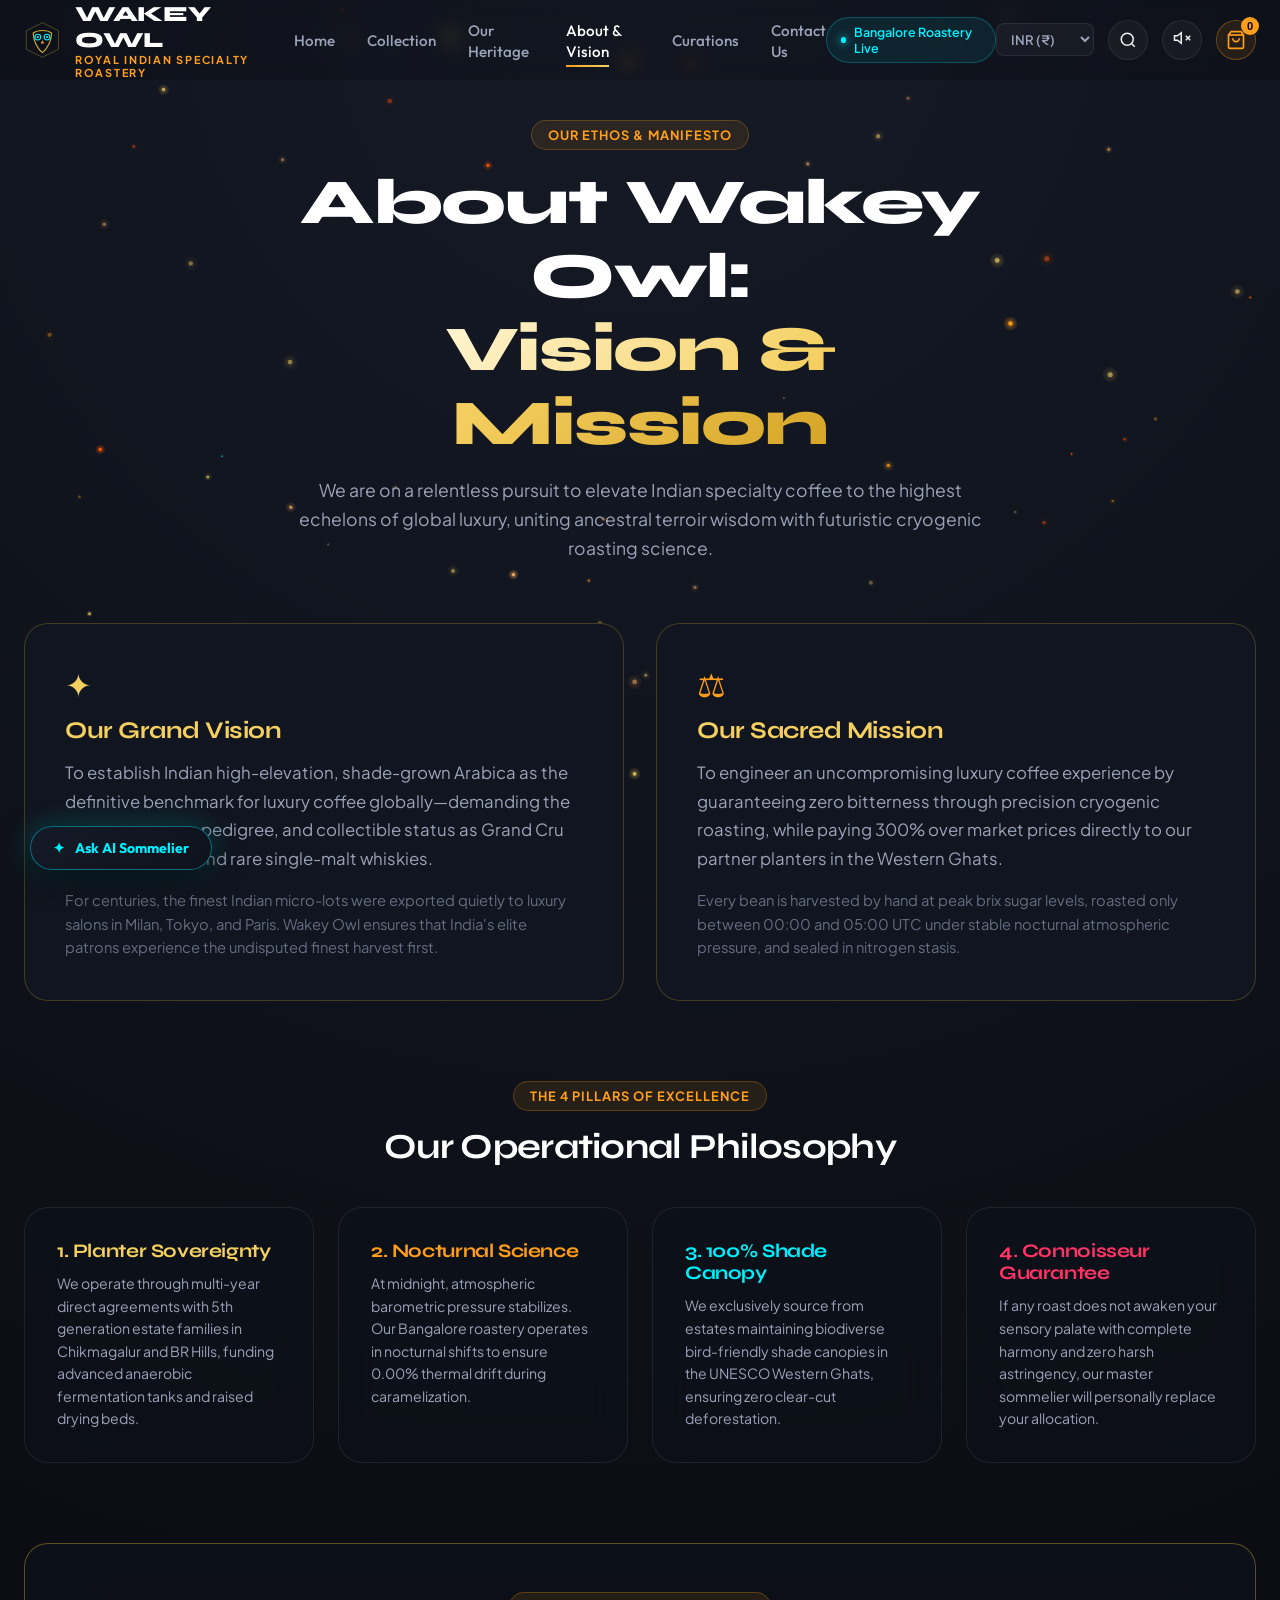
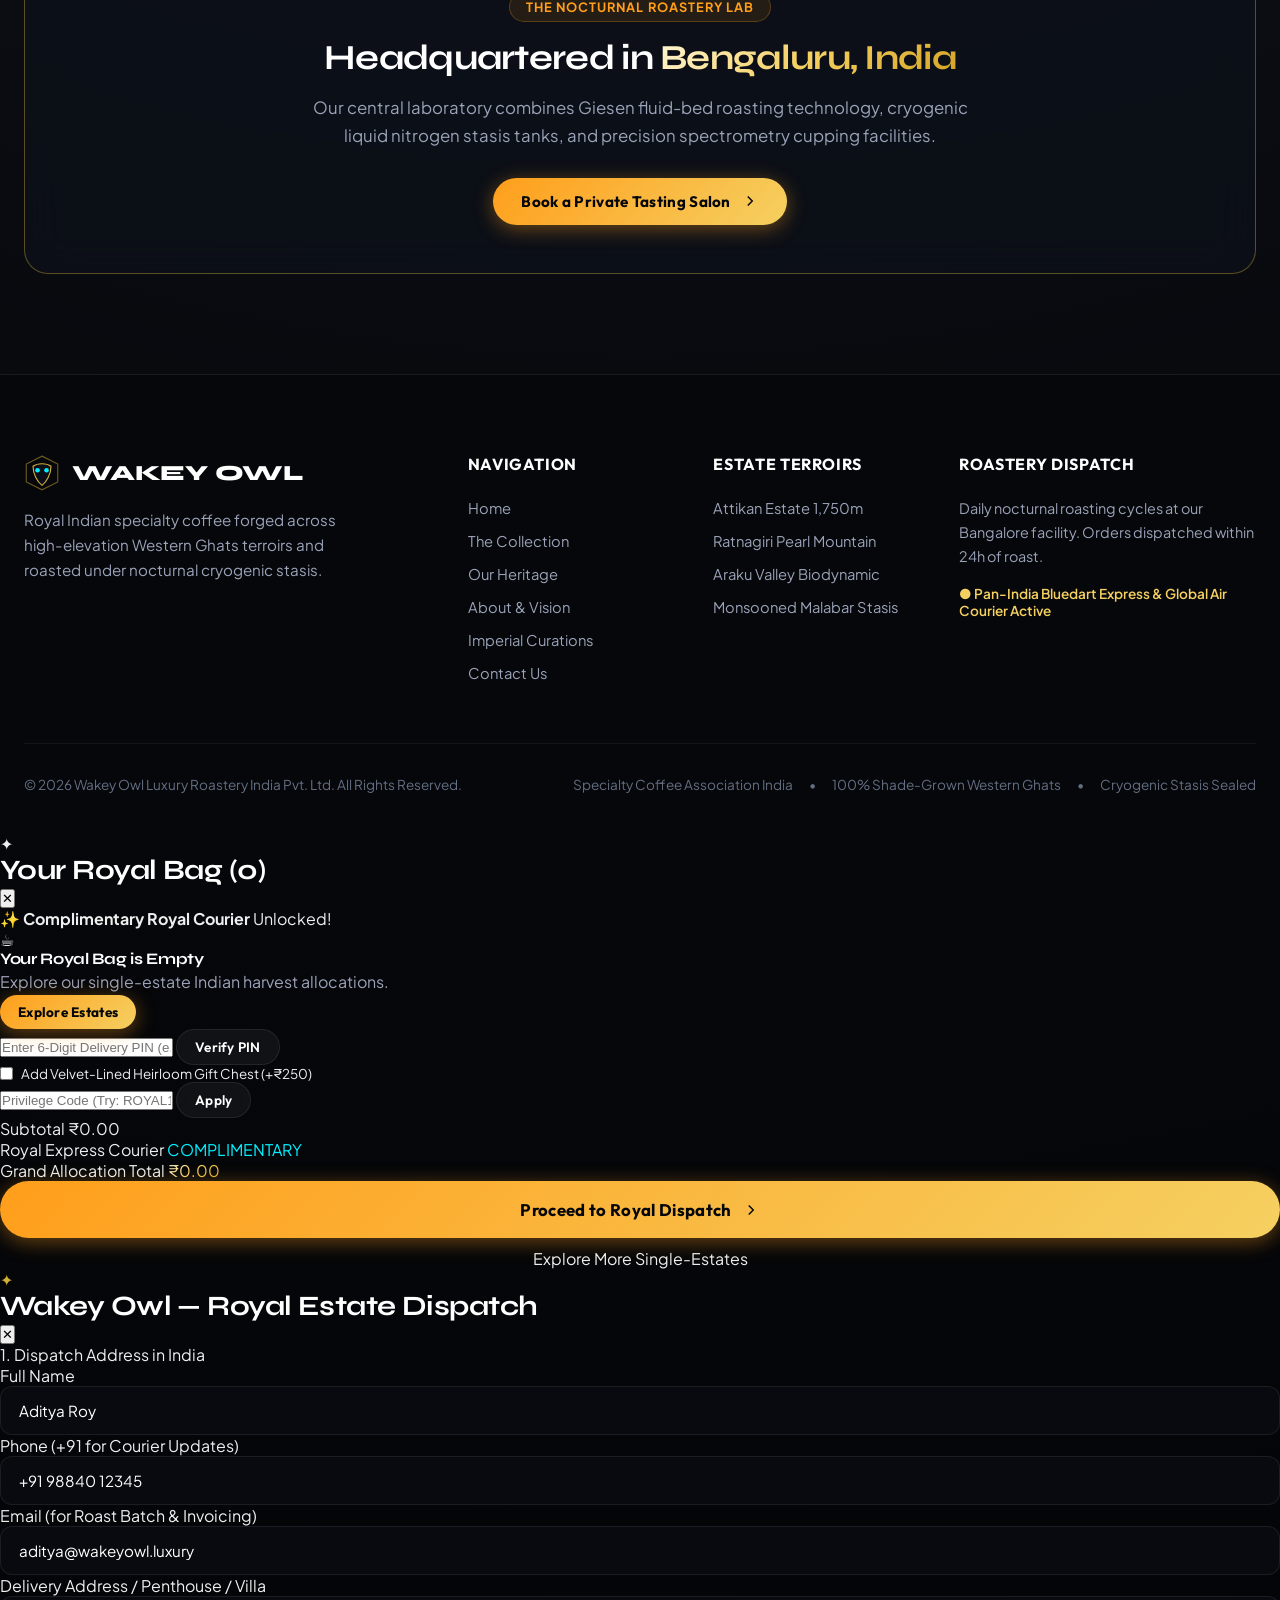
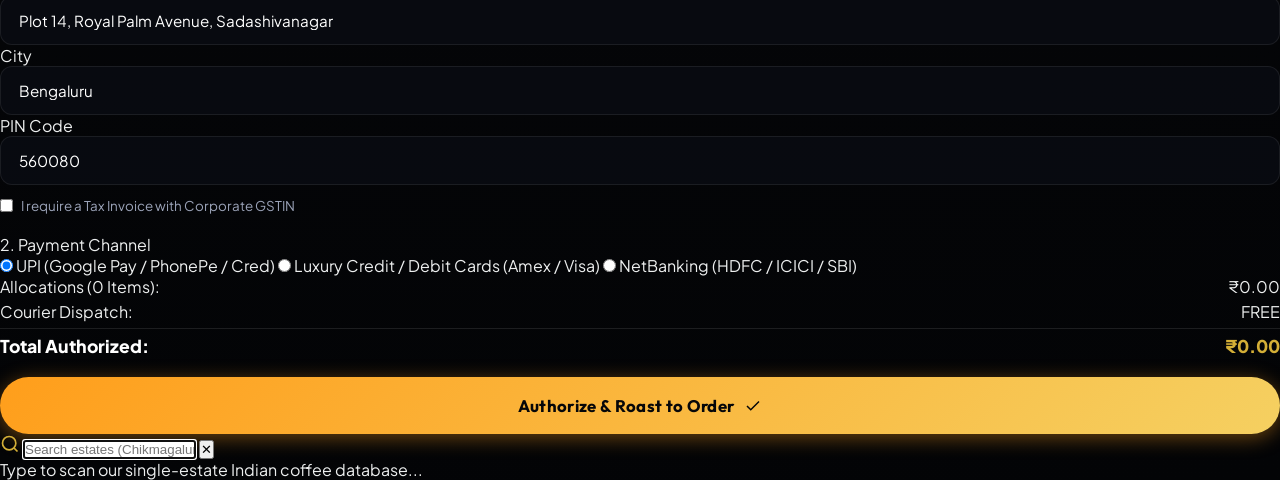
==== commit 52f81e53: "Add files via upload" ====
--- a/about.html
+++ b/about.html
@@ -5,6 +5,9 @@
   <meta name="viewport" content="width=device-width, initial-scale=1.0" />
   <title>Wakey Owl — About Us | Vision, Mission & Nocturnal Alchemy</title>
   <meta name="description" content="Our vision of putting Indian high-elevation specialty coffee on the global haute couture luxury stage. Direct-trade planter sovereignty and nocturnal cryogenic roasting." />
+
+  <!-- Favicon -->
+  <link rel="icon" type="image/svg+xml" href="data:image/svg+xml,%3Csvg xmlns='http://www.w3.org/2000/svg' viewBox='0 0 64 64' fill='none'%3E%3Cpolygon points='32,2 60,16 60,48 32,62 4,48 4,16' stroke='%23D4AF37' stroke-width='2' fill='%230C0F17'/%3E%3Ccircle cx='24' cy='27' r='4' fill='%2300F0FF'/%3E%3Ccircle cx='40' cy='27' r='4' fill='%2300F0FF'/%3E%3Cpolygon points='32,32 29,38 35,38' fill='%23FF9E1B'/%3E%3C/svg%3E" />
 
   <!-- Stylesheets -->
   <link rel="stylesheet" href="css/main.css" />
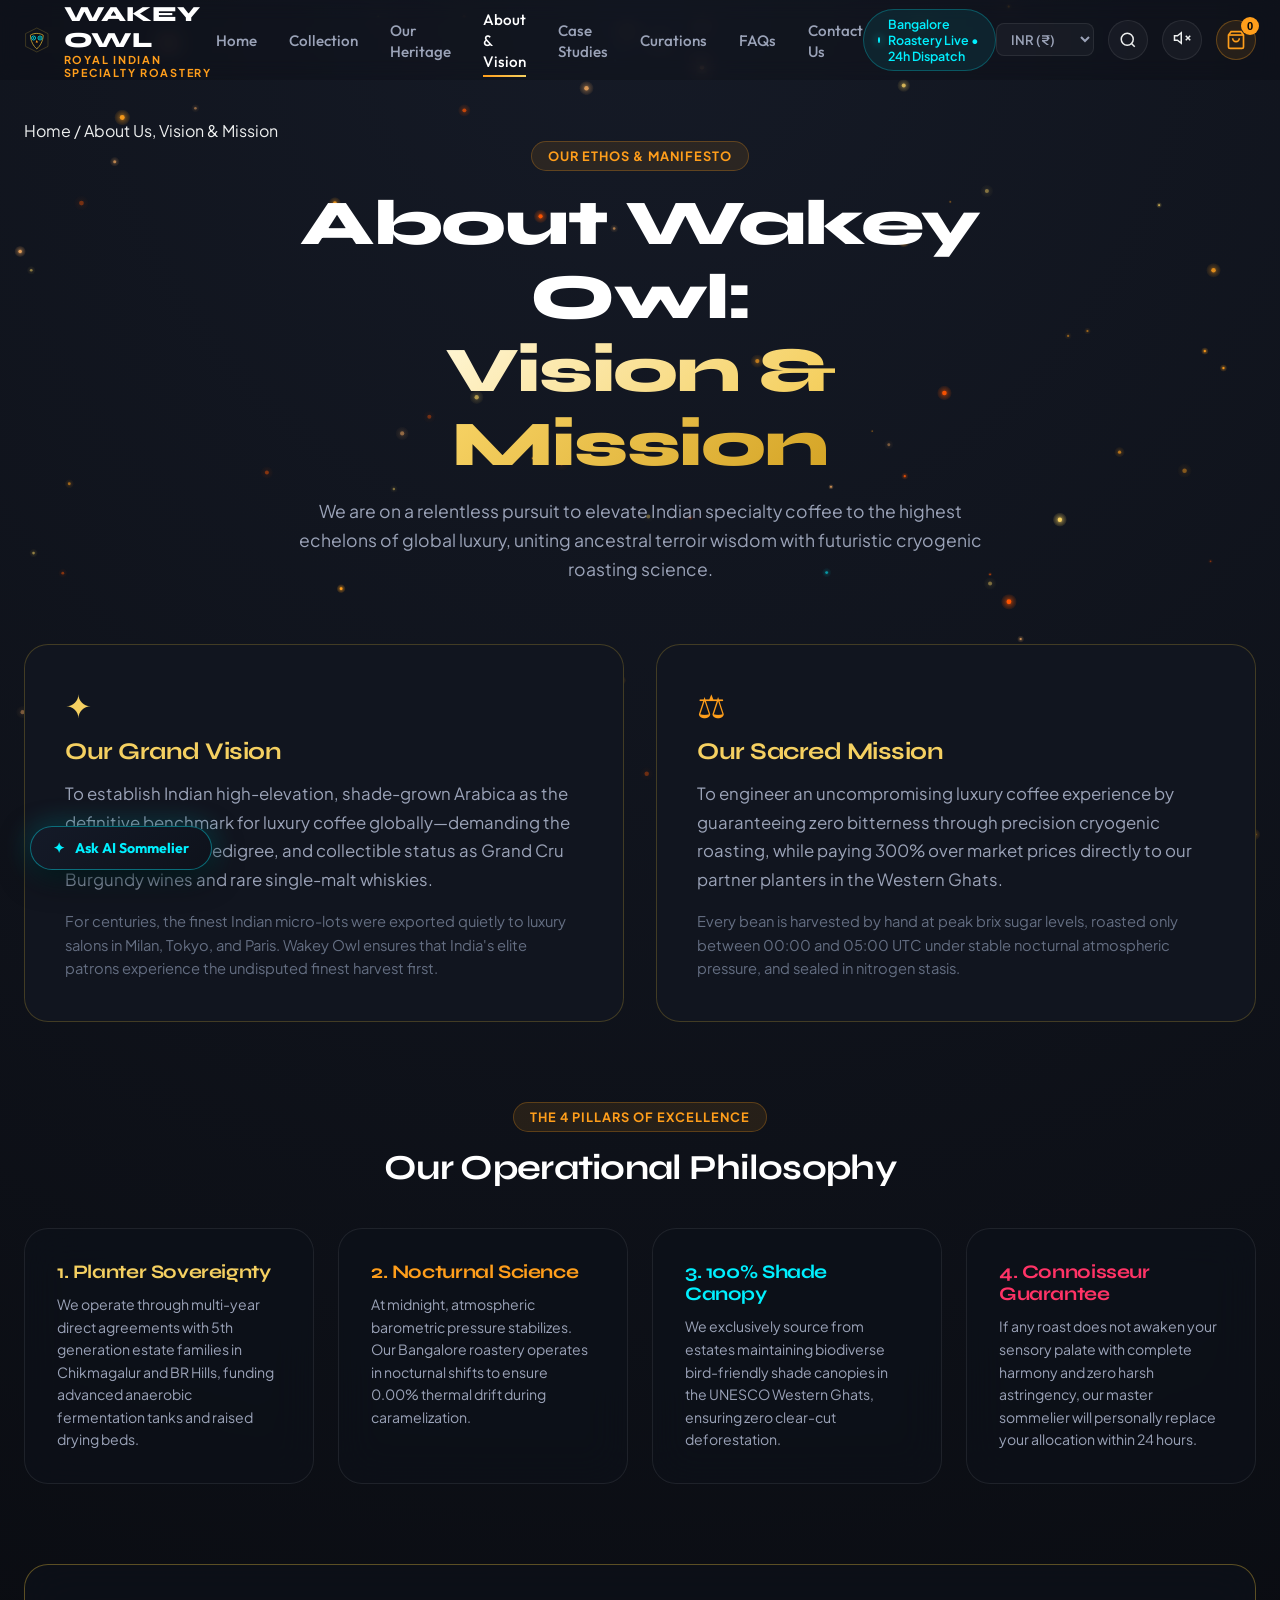
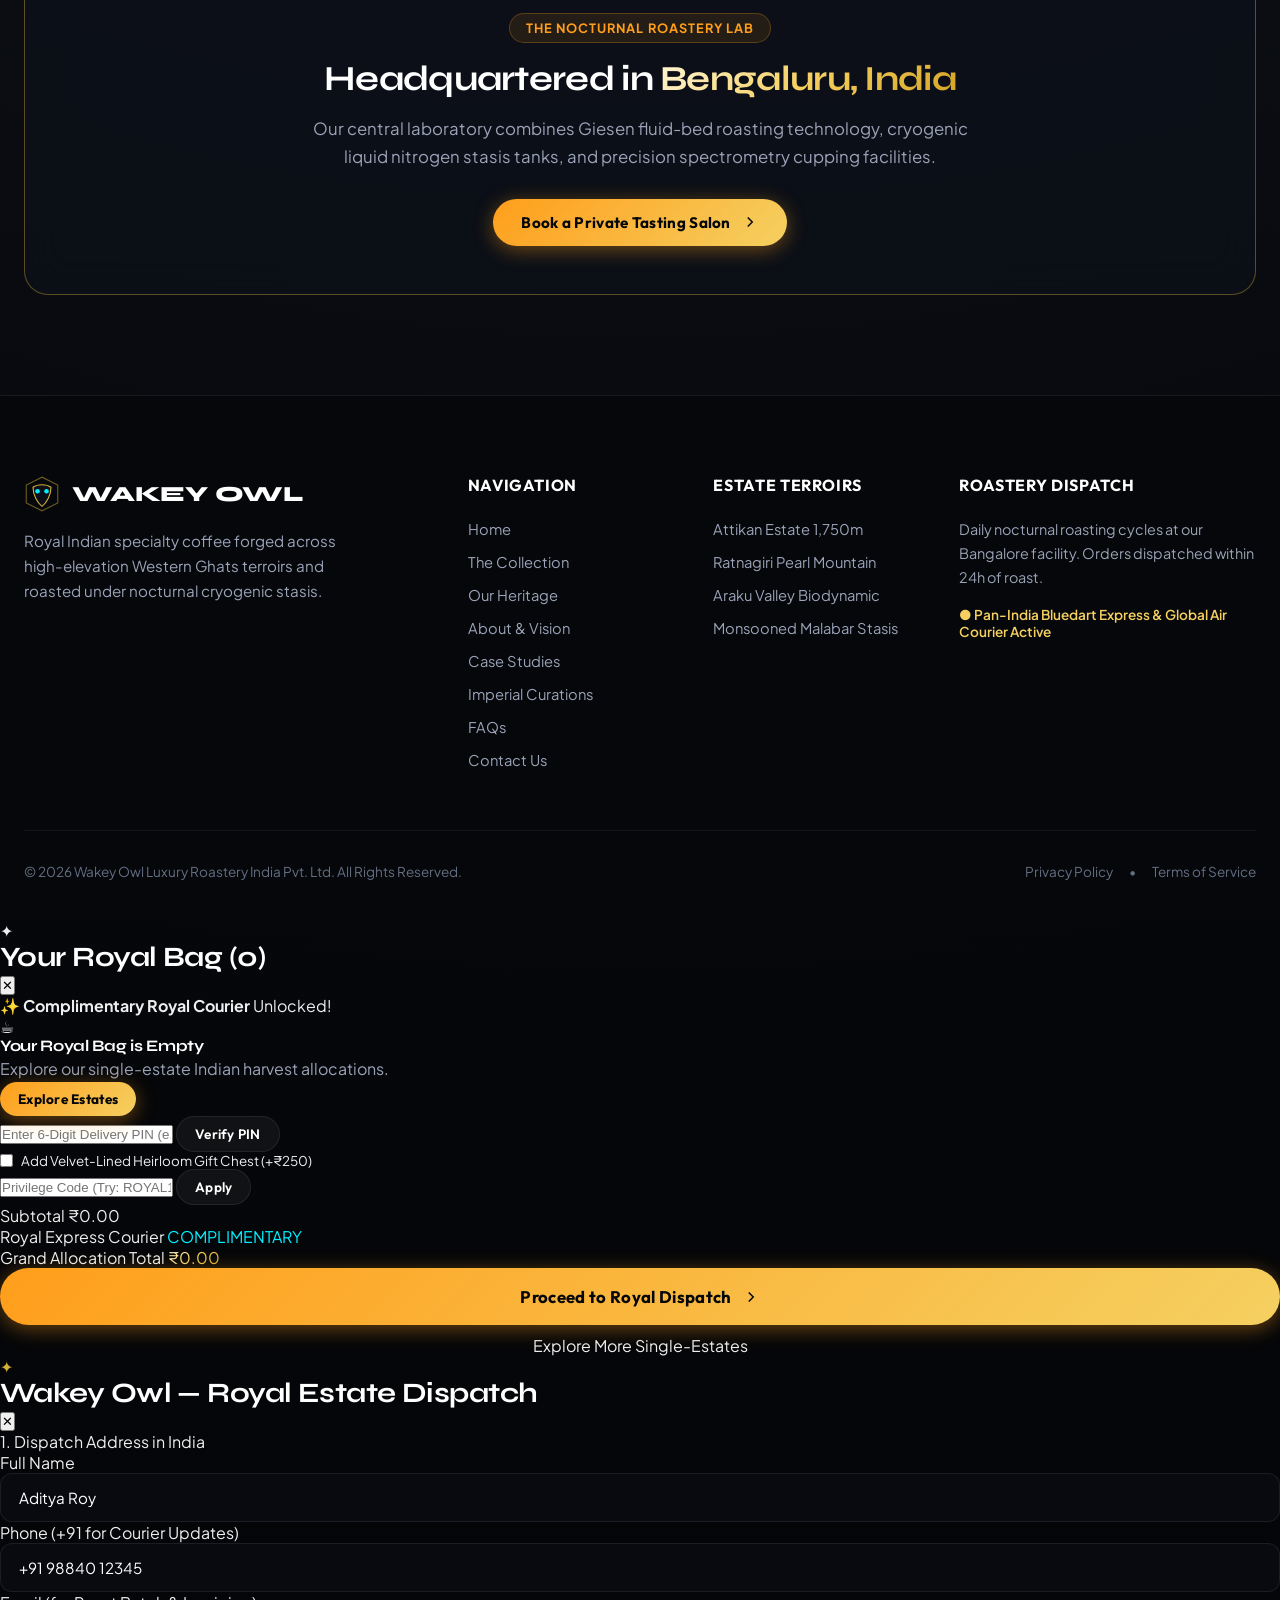
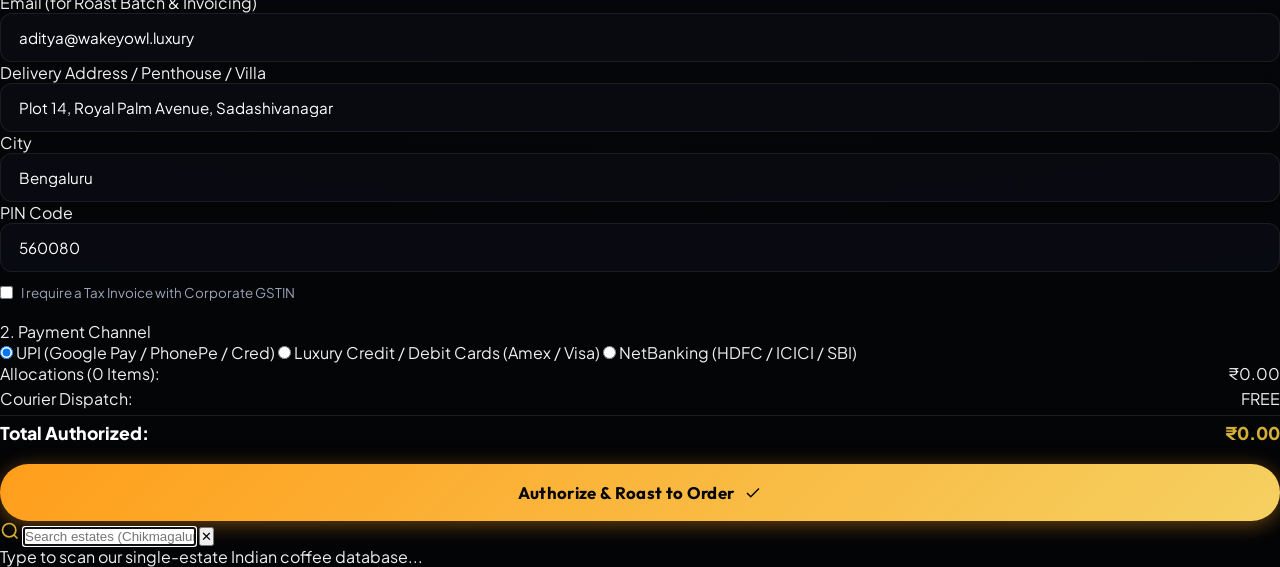
==== commit 319222d7: "Add files via upload" ====
--- a/about.html
+++ b/about.html
@@ -6,6 +6,19 @@
   <title>Wakey Owl — About Us | Vision, Mission & Nocturnal Alchemy</title>
   <meta name="description" content="Our vision of putting Indian high-elevation specialty coffee on the global haute couture luxury stage. Direct-trade planter sovereignty and nocturnal cryogenic roasting." />
 
+  <!-- Geographic & Local SEO Tags -->
+  <meta name="geo.region" content="IN-KA" />
+  <meta name="geo.placename" content="Bengaluru" />
+  <meta name="geo.position" content="12.9716;77.5946" />
+  <meta name="ICBM" content="12.9716, 77.5946" />
+
+  <!-- OpenGraph Meta -->
+  <meta property="og:title" content="About Wakey Owl | Vision & Nocturnal Roastery" />
+  <meta property="og:description" content="Putting Indian single-estates on the global haute couture luxury stage." />
+  <meta property="og:image" content="https://wakey-owl.vercel.app/assets/images/roastery_lab.jpg" />
+  <meta property="og:url" content="https://wakey-owl.vercel.app/about.html" />
+  <meta name="twitter:card" content="summary_large_image" />
+
   <!-- Favicon -->
   <link rel="icon" type="image/svg+xml" href="data:image/svg+xml,%3Csvg xmlns='http://www.w3.org/2000/svg' viewBox='0 0 64 64' fill='none'%3E%3Cpolygon points='32,2 60,16 60,48 32,62 4,48 4,16' stroke='%23D4AF37' stroke-width='2' fill='%230C0F17'/%3E%3Ccircle cx='24' cy='27' r='4' fill='%2300F0FF'/%3E%3Ccircle cx='40' cy='27' r='4' fill='%2300F0FF'/%3E%3Cpolygon points='32,32 29,38 35,38' fill='%23FF9E1B'/%3E%3C/svg%3E" />
 
@@ -13,6 +26,15 @@
   <link rel="stylesheet" href="css/main.css" />
   <link rel="stylesheet" href="css/components.css" />
   <link rel="stylesheet" href="css/animations.css" />
+
+  <!-- GA4 Tag -->
+  <script async src="https://www.googletagmanager.com/gtag/js?id=G-WAKEYOWL26"></script>
+  <script>
+    window.dataLayer = window.dataLayer || [];
+    function gtag(){dataLayer.push(arguments);}
+    gtag('js', new Date());
+    gtag('config', 'G-WAKEYOWL26', { 'anonymize_ip': true });
+  </script>
 </head>
 <body>
 
@@ -46,14 +68,16 @@
             <li class="nav-link-item"><a href="shop.html">Collection</a></li>
             <li class="nav-link-item"><a href="heritage.html">Our Heritage</a></li>
             <li class="nav-link-item active"><a href="about.html">About & Vision</a></li>
+            <li class="nav-link-item"><a href="case-studies.html">Case Studies</a></li>
             <li class="nav-link-item"><a href="curations.html">Curations</a></li>
+            <li class="nav-link-item"><a href="faq.html">FAQs</a></li>
             <li class="nav-link-item"><a href="contact.html">Contact Us</a></li>
           </ul>
         </nav>
 
         <div class="nav-live-status">
           <span class="live-beacon-dot"></span>
-          <span>Bangalore Roastery Live</span>
+          <span>Bangalore Roastery Live • 24h Dispatch</span>
         </div>
 
         <div class="nav-actions-right">
@@ -98,7 +122,9 @@
         <li><a href="shop.html">The Collection</a></li>
         <li><a href="heritage.html">Our Heritage</a></li>
         <li><a href="about.html">About & Vision</a></li>
+        <li><a href="case-studies.html">Case Studies</a></li>
         <li><a href="curations.html">Imperial Curations</a></li>
+        <li><a href="faq.html">FAQs</a></li>
         <li><a href="contact.html">Contact Us</a></li>
       </ul>
       <div style="margin-top: auto; padding-top: 24px; border-top: 1px solid var(--border-glass);">
@@ -111,6 +137,13 @@
     <!-- MAIN ABOUT US & VISION CONTENT -->
     <main style="padding-top: calc(var(--nav-height) + 40px); padding-bottom: 100px;">
       <div class="container">
+
+        <!-- Breadcrumbs -->
+        <div class="luxury-breadcrumbs">
+          <a href="index.html">Home</a>
+          <span>/</span>
+          <span class="crumb-current">About Us, Vision & Mission</span>
+        </div>
 
         <!-- Page Header -->
         <div class="section-header">
@@ -183,7 +216,7 @@
             <div class="glass-panel" style="padding: 32px;">
               <h4 style="color: #FF3366; font-size: 1.2rem; margin-bottom: 10px;">4. Connoisseur Guarantee</h4>
               <p style="font-size: 0.88rem; line-height: 1.6; color: var(--text-secondary);">
-                If any roast does not awaken your sensory palate with complete harmony and zero harsh astringency, our master sommelier will personally replace your allocation.
+                If any roast does not awaken your sensory palate with complete harmony and zero harsh astringency, our master sommelier will personally replace your allocation within 24 hours.
               </p>
             </div>
 
@@ -232,7 +265,9 @@
               <li><a href="shop.html">The Collection</a></li>
               <li><a href="heritage.html">Our Heritage</a></li>
               <li><a href="about.html">About & Vision</a></li>
+              <li><a href="case-studies.html">Case Studies</a></li>
               <li><a href="curations.html">Imperial Curations</a></li>
+              <li><a href="faq.html">FAQs</a></li>
               <li><a href="contact.html">Contact Us</a></li>
             </ul>
           </div>
@@ -259,9 +294,7 @@
         <div class="footer-bottom-bar">
           <div>© 2026 Wakey Owl Luxury Roastery India Pvt. Ltd. All Rights Reserved.</div>
           <div class="footer-badges">
-            <span>Specialty Coffee Association India</span> • 
-            <span>100% Shade-Grown Western Ghats</span> • 
-            <span>Cryogenic Stasis Sealed</span>
+            <a href="privacy.html">Privacy Policy</a> • <a href="terms.html">Terms of Service</a>
           </div>
         </div>
       </div>
